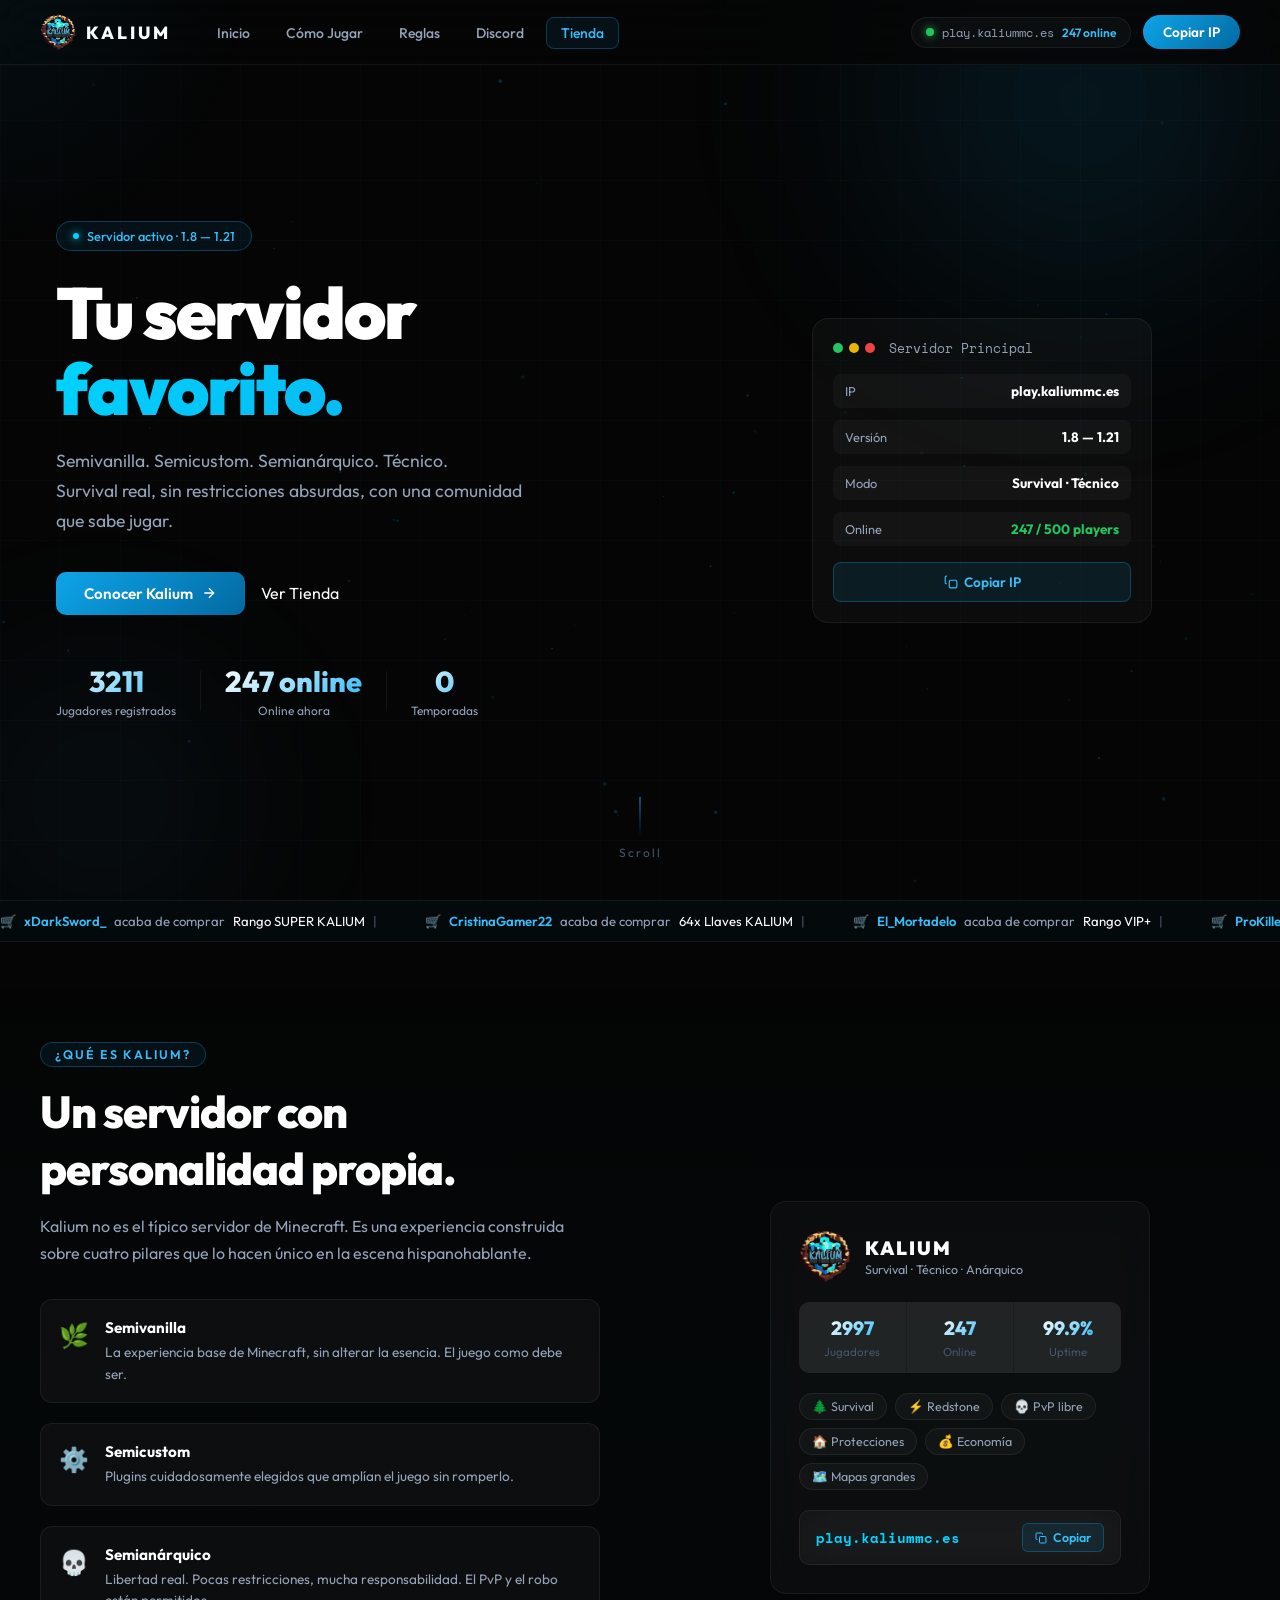
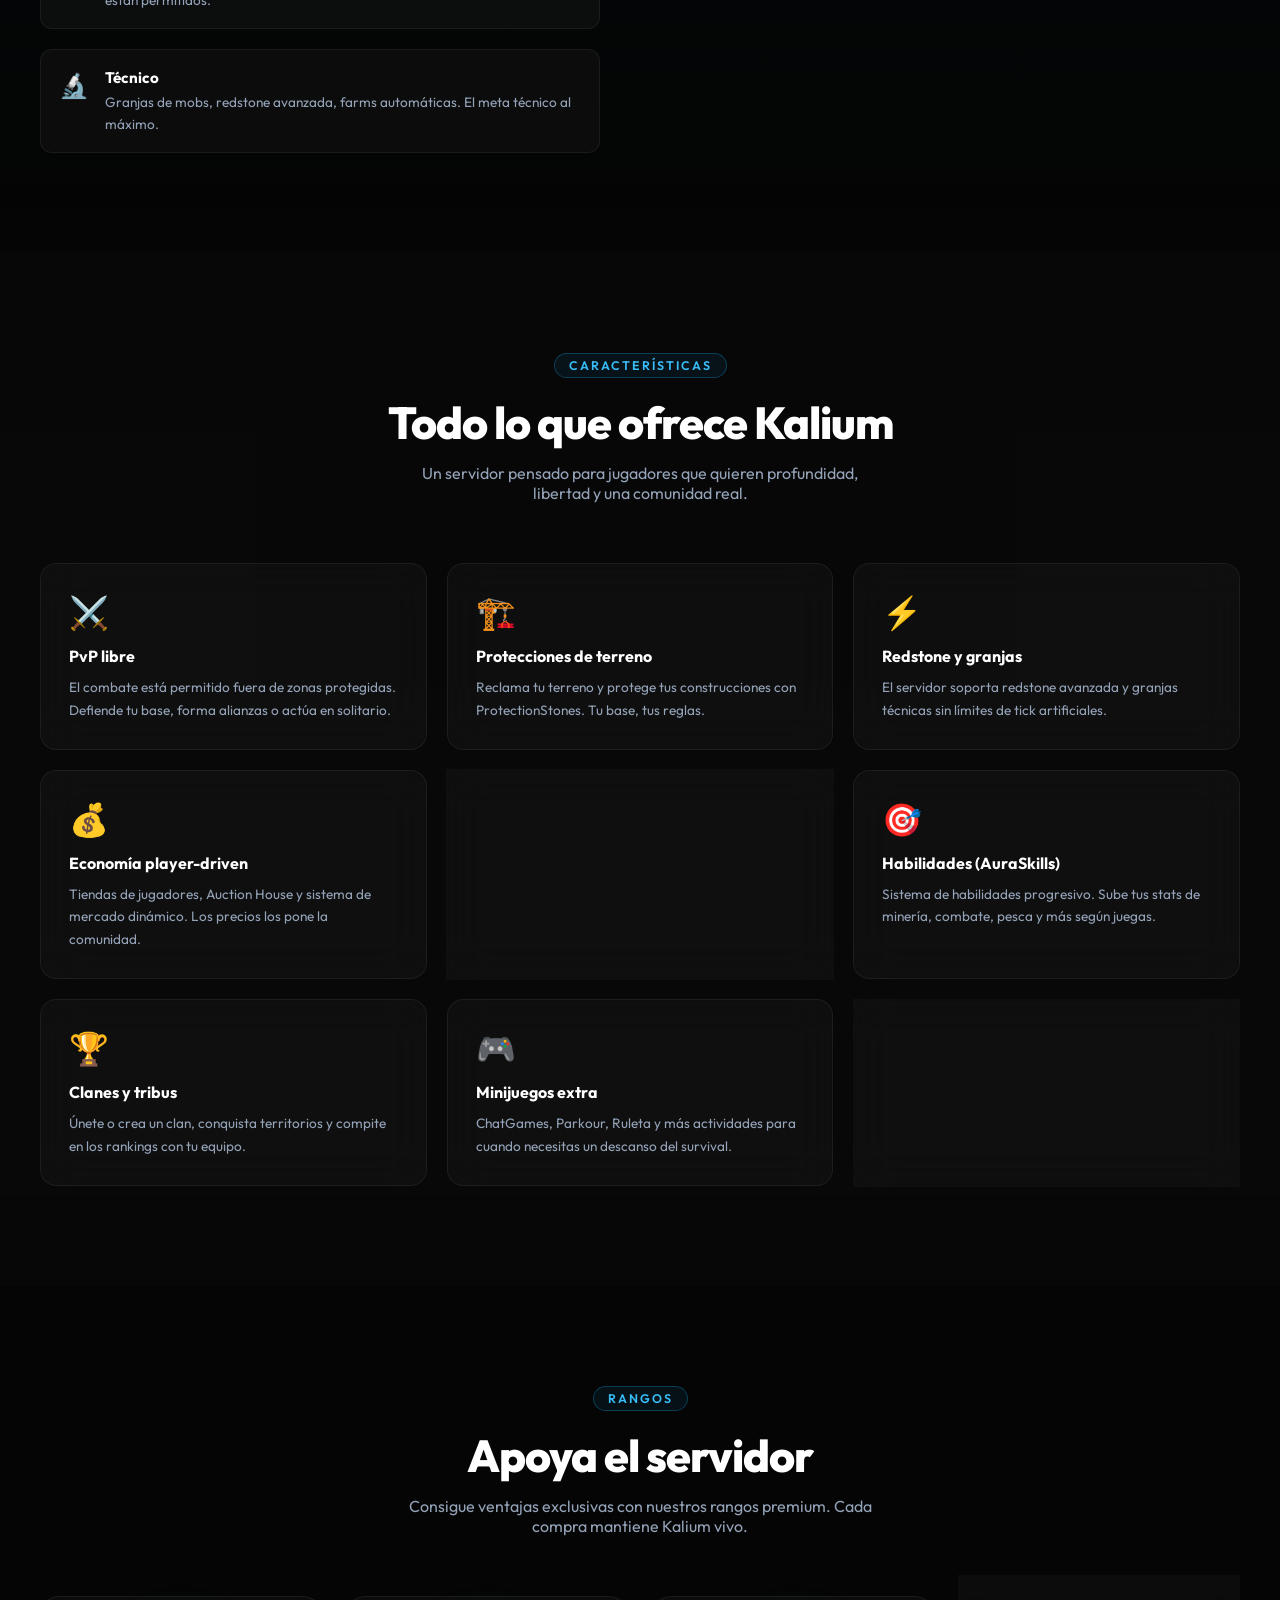
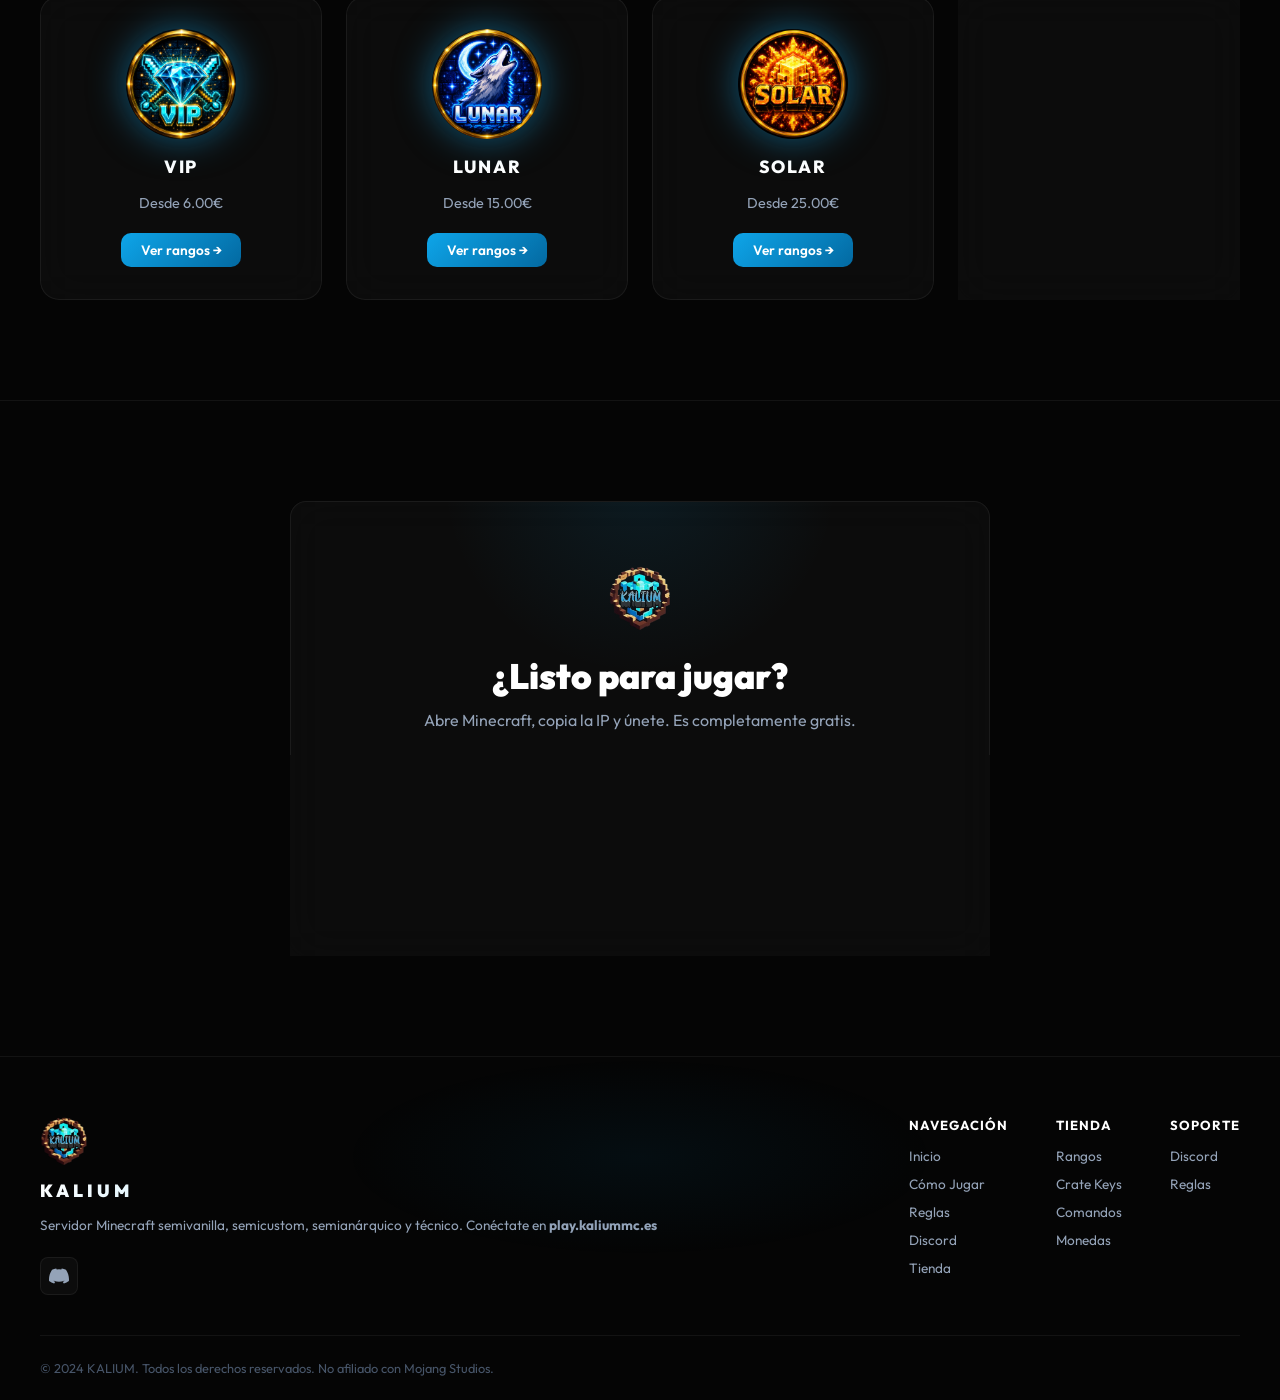
==== index.html @ 8f4a8a04 "Add files via upload" ====
<!DOCTYPE html>
<html lang="es">
<head>
  <meta charset="UTF-8" />
  <meta name="viewport" content="width=device-width, initial-scale=1.0" />
  <title>KALIUM — Servidor Minecraft Semivanilla · Técnico · Anárquico</title>
  <meta name="description" content="Kalium es un servidor Minecraft semivanilla, semicustom, semianárquico y técnico. Survival puro con libertad real. Conéctate en play.kaliummc.es" />
  <link rel="stylesheet" href="styles.css" />
  <link rel="preconnect" href="https://fonts.googleapis.com" />
  <link rel="preconnect" href="https://fonts.gstatic.com" crossorigin />
  <link href="https://fonts.googleapis.com/css2?family=Outfit:wght@300;400;500;600;700;800;900&family=Space+Mono:wght@400;700&display=swap" rel="stylesheet" />
</head>
<body>

  <!-- LOADING SCREEN -->
  <div id="loader">
    <div class="loader-inner">
      <img src="LOGO.png" alt="Kalium" class="loader-logo" onerror="this.style.display='none'" />
      <div class="loader-text">KALIUM</div>
      <div class="loader-bar"><div class="loader-fill"></div></div>
      <div class="loader-sub">Iniciando servidor...</div>
    </div>
  </div>

  <!-- CURSOR GLOW -->
  <div id="cursor-glow"></div>

  <!-- PARTICLES -->
  <canvas id="particles-canvas"></canvas>

  <!-- NAVBAR -->
  <nav id="navbar">
    <div class="nav-inner">
      <a href="index.html" class="nav-logo">
        <img src="LOGO.png" alt="Kalium" onerror="this.style.display='none'" />
        <span>KALIUM</span>
      </a>
      <ul class="nav-links">
        <li><a href="index.html" class="active">Inicio</a></li>
        <li><a href="comojugar.html">Cómo Jugar</a></li>
        <li><a href="reglas.html">Reglas</a></li>
        <li><a href="https://discord.gg/JebTuFsWKD" target="_blank">Discord</a></li>
        <li><a href="tienda.html" class="nav-store-link">Tienda</a></li>
      </ul>
      <div class="nav-right">
        <div class="server-status">
          <span class="status-dot"></span>
          <span class="status-ip">play.kaliummc.es</span>
          <span class="status-players" id="online-players">0 online</span>
        </div>
        <button class="btn-connect" onclick="copyIP('play.kaliummc.es')">Copiar IP</button>
      </div>
      <button class="nav-toggle" id="nav-toggle">
        <span></span><span></span><span></span>
      </button>
    </div>
    <div class="mobile-menu" id="mobile-menu">
      <ul>
        <li><a href="index.html">Inicio</a></li>
        <li><a href="comojugar.html">Cómo Jugar</a></li>
        <li><a href="reglas.html">Reglas</a></li>
        <li><a href="https://discord.gg/JebTuFsWKD" target="_blank">Discord</a></li>
        <li><a href="tienda.html">Tienda</a></li>
      </ul>
      <div class="mobile-server">
        <span class="status-dot"></span>
        <span>play.kaliummc.es</span>
        <span id="online-players-mobile">0 online</span>
      </div>
    </div>
  </nav>

  <!-- ===== HERO / INICIO ===== -->
  <section id="inicio" class="hero-section">
    <div class="hero-bg-grid"></div>
    <div class="hero-glow-orb orb1"></div>
    <div class="hero-glow-orb orb2"></div>
    <div class="hero-inner">
      <div class="hero-content hero-fade-in">
        <div class="hero-badge">
          <span class="badge-dot"></span>
          Servidor activo · 1.8 — 1.21
        </div>
        <h1 class="hero-title">
          <span class="hero-line">Tu servidor</span>
          <span class="hero-line accent">favorito.</span>
        </h1>
        <p class="hero-sub">Semivanilla. Semicustom. Semianárquico. Técnico.<br>Survival real, sin restricciones absurdas, con una comunidad que sabe jugar.</p>
        <div class="hero-ctas">
          <a href="#sobre" class="btn-primary">
            <span>Conocer Kalium</span>
            <svg width="16" height="16" viewBox="0 0 24 24" fill="none" stroke="currentColor" stroke-width="2"><path d="M5 12h14M12 5l7 7-7 7"/></svg>
          </a>
          <a href="tienda.html" class="btn-ghost">Ver Tienda</a>
        </div>
        <div class="hero-stats">
          <div class="stat">
            <span class="stat-num" data-target="12847">0</span>
            <span class="stat-label">Jugadores registrados</span>
          </div>
          <div class="stat-divider"></div>
          <div class="stat">
            <span class="stat-num" id="hero-online">247</span>
            <span class="stat-label">Online ahora</span>
          </div>
          <div class="stat-divider"></div>
          <div class="stat">
            <span class="stat-num" data-target="3">0</span>
            <span class="stat-label">Temporadas</span>
          </div>
        </div>
      </div>
      <div class="hero-visual hero-fade-in-delay">
        <div class="server-card glass">
          <div class="server-card-header">
            <span class="sc-dot green"></span>
            <span class="sc-dot yellow"></span>
            <span class="sc-dot red"></span>
            <span class="sc-title">Servidor Principal</span>
          </div>
          <div class="sc-body">
            <div class="sc-row"><span>IP</span><strong>play.kaliummc.es</strong></div>
            <div class="sc-row"><span>Versión</span><strong>1.8 — 1.21</strong></div>
            <div class="sc-row"><span>Modo</span><strong>Survival · Técnico</strong></div>
            <div class="sc-row"><span>Online</span><strong class="green-text" id="card-online">Cargando...</strong></div>
          </div>
          <button class="sc-copy" id="copy-ip">
            <svg width="14" height="14" viewBox="0 0 24 24" fill="none" stroke="currentColor" stroke-width="2"><rect x="9" y="9" width="13" height="13" rx="2"/><path d="M5 15H4a2 2 0 0 1-2-2V4a2 2 0 0 1 2-2v1"/></svg>
            Copiar IP
          </button>
        </div>
      </div>
    </div>
    <div class="scroll-hint">
      <div class="scroll-line"></div>
      <span>Scroll</span>
    </div>
  </section>

  <!-- RECENT PURCHASES TICKER -->
  <div class="ticker-wrap">
    <div class="ticker" id="ticker"></div>
  </div>

  <!-- ===== SOBRE KALIUM ===== -->
  <section id="sobre" class="section sobre-section">
    <div class="container">
      <div class="sobre-grid">
        <div class="sobre-text">
          <span class="section-tag">¿Qué es Kalium?</span>
          <h2 class="section-title">Un servidor con personalidad propia.</h2>
          <p class="sobre-desc">Kalium no es el típico servidor de Minecraft. Es una experiencia construida sobre cuatro pilares que lo hacen único en la escena hispanohablante.</p>
          <div class="pilares">
            <div class="pilar">
              <div class="pilar-icon">🌿</div>
              <div>
                <strong>Semivanilla</strong>
                <span>La experiencia base de Minecraft, sin alterar la esencia. El juego como debe ser.</span>
              </div>
            </div>
            <div class="pilar">
              <div class="pilar-icon">⚙️</div>
              <div>
                <strong>Semicustom</strong>
                <span>Plugins cuidadosamente elegidos que amplían el juego sin romperlo.</span>
              </div>
            </div>
            <div class="pilar">
              <div class="pilar-icon">💀</div>
              <div>
                <strong>Semianárquico</strong>
                <span>Libertad real. Pocas restricciones, mucha responsabilidad. El PvP y el robo están permitidos.</span>
              </div>
            </div>
            <div class="pilar">
              <div class="pilar-icon">🔬</div>
              <div>
                <strong>Técnico</strong>
                <span>Granjas de mobs, redstone avanzada, farms automáticas. El meta técnico al máximo.</span>
              </div>
            </div>
          </div>
        </div>
        <div class="sobre-visual">
          <div class="sobre-card glass">
            <div class="sobre-card-header">
              <img src="LOGO.png" alt="Kalium" class="sobre-logo" onerror="this.style.display='none'" />
              <div>
                <div class="sobre-card-title">KALIUM</div>
                <div class="sobre-card-sub">Survival · Técnico · Anárquico</div>
              </div>
            </div>
            <div class="sobre-stats-mini">
              <div class="sobre-stat"><span class="sobre-stat-n" data-target="12847">0</span><span>Jugadores</span></div>
              <div class="sobre-stat"><span class="sobre-stat-n" id="stat-online">247</span><span>Online</span></div>
              <div class="sobre-stat"><span class="sobre-stat-n">99.9%</span><span>Uptime</span></div>
            </div>
            <div class="sobre-tags">
              <span class="stag">🌲 Survival</span>
              <span class="stag">⚡ Redstone</span>
              <span class="stag">💀 PvP libre</span>
              <span class="stag">🏠 Protecciones</span>
              <span class="stag">💰 Economía</span>
              <span class="stag">🗺️ Mapas grandes</span>
            </div>
            <div class="ip-box-mini glass">
              <span>play.kaliummc.es</span>
              <button onclick="copyIP('play.kaliummc.es')" id="copy-ip-2">
                <svg width="12" height="12" viewBox="0 0 24 24" fill="none" stroke="currentColor" stroke-width="2"><rect x="9" y="9" width="13" height="13" rx="2"/><path d="M5 15H4a2 2 0 0 1-2-2V4a2 2 0 0 1 2-2h9a2 2 0 0 1 2 2v1"/></svg>
                Copiar
              </button>
            </div>
          </div>
        </div>
      </div>
    </div>
  </section>

  <!-- ===== CARACTERÍSTICAS ===== -->
  <section id="caracteristicas" class="section caract-section">
    <div class="container">
      <div class="section-header">
        <span class="section-tag">Características</span>
        <h2 class="section-title">Todo lo que ofrece Kalium</h2>
        <p class="section-sub">Un servidor pensado para jugadores que quieren profundidad, libertad y una comunidad real.</p>
      </div>
      <div class="caract-grid">
        <div class="caract-card glass">
          <div class="caract-icon">⚔️</div>
          <h3>PvP libre</h3>
          <p>El combate está permitido fuera de zonas protegidas. Defiende tu base, forma alianzas o actúa en solitario.</p>
        </div>
        <div class="caract-card glass">
          <div class="caract-icon">🏗️</div>
          <h3>Protecciones de terreno</h3>
          <p>Reclama tu terreno y protege tus construcciones con ProtectionStones. Tu base, tus reglas.</p>
        </div>
        <div class="caract-card glass">
          <div class="caract-icon">⚡</div>
          <h3>Redstone y granjas</h3>
          <p>El servidor soporta redstone avanzada y granjas técnicas sin límites de tick artificiales.</p>
        </div>
        <div class="caract-card glass">
          <div class="caract-icon">💰</div>
          <h3>Economía player-driven</h3>
          <p>Tiendas de jugadores, Auction House y sistema de mercado dinámico. Los precios los pone la comunidad.</p>
        </div>
        <div class="caract-card glass">
          <div class="caract-icon">🗺️</div>
          <h3>Mundo enorme</h3>
          <p>Mapas de gran tamaño generados con semillas técnicas. Siempre hay tierra virgen por explorar.</p>
        </div>
        <div class="caract-card glass">
          <div class="caract-icon">🎯</div>
          <h3>Habilidades (AuraSkills)</h3>
          <p>Sistema de habilidades progresivo. Sube tus stats de minería, combate, pesca y más según juegas.</p>
        </div>
        <div class="caract-card glass">
          <div class="caract-icon">🏆</div>
          <h3>Clanes y tribus</h3>
          <p>Únete o crea un clan, conquista territorios y compite en los rankings con tu equipo.</p>
        </div>
        <div class="caract-card glass">
          <div class="caract-icon">🎮</div>
          <h3>Minijuegos extra</h3>
          <p>ChatGames, Parkour, Ruleta y más actividades para cuando necesitas un descanso del survival.</p>
        </div>
        <div class="caract-card glass">
          <div class="caract-icon">🔄</div>
          <h3>Compatible 1.8–1.21</h3>
          <p>Conéctate desde cualquier versión de Java Edition. Sin excusas para no unirte.</p>
        </div>
      </div>
    </div>
  </section>

  <!-- ===== RANGOS PREVIEW ===== -->
  <section class="section rangos-preview-section">
    <div class="container">
      <div class="section-header">
        <span class="section-tag">Rangos</span>
        <h2 class="section-title">Apoya el servidor</h2>
        <p class="section-sub">Consigue ventajas exclusivas con nuestros rangos premium. Cada compra mantiene Kalium vivo.</p>
      </div>
      <div class="rangos-preview-grid">
        <div class="rango-preview-card glass">
          <img src="VIP.png" alt="Rango VIP" class="rango-preview-img" />
          <div class="rango-preview-name">VIP</div>
          <div class="rango-preview-price">Desde 6.00€</div>
          <a href="tienda.html" class="btn-primary" style="font-size:0.85rem;padding:0.5rem 1.2rem;">Ver rangos →</a>
        </div>
        <div class="rango-preview-card glass">
          <img src="LUNAR.png" alt="Rango LUNAR" class="rango-preview-img" />
          <div class="rango-preview-name">LUNAR</div>
          <div class="rango-preview-price">Desde 15.00€</div>
          <a href="tienda.html" class="btn-primary" style="font-size:0.85rem;padding:0.5rem 1.2rem;">Ver rangos →</a>
        </div>
        <div class="rango-preview-card glass">
          <img src="SOLAR.png" alt="Rango SOLAR" class="rango-preview-img" />
          <div class="rango-preview-name">SOLAR</div>
          <div class="rango-preview-price">Desde 25.00€</div>
          <a href="tienda.html" class="btn-primary" style="font-size:0.85rem;padding:0.5rem 1.2rem;">Ver rangos →</a>
        </div>
        <div class="rango-preview-card glass">
          <img src="KALIUM.png" alt="Rango KALIUM" class="rango-preview-img" />
          <div class="rango-preview-name">KALIUM</div>
          <div class="rango-preview-price">Desde 40.00€</div>
          <a href="tienda.html" class="btn-primary" style="font-size:0.85rem;padding:0.5rem 1.2rem;">Ver rangos →</a>
        </div>
      </div>
    </div>
  </section>

  <!-- ===== CTA UNIRSE ===== -->
  <section class="section cta-join-section">
    <div class="container">
      <div class="cta-join glass">
        <div class="cta-join-glow"></div>
        <img src="LOGO.png" alt="Kalium" class="cta-join-logo" onerror="this.style.display='none'" />
        <h2>¿Listo para jugar?</h2>
        <p>Abre Minecraft, copia la IP y únete. Es completamente gratis.</p>
        <div class="cta-ip-row">
          <div class="cta-ip-box">
            <span class="cta-ip-val">play.kaliummc.es</span>
            <button class="cta-copy-btn" onclick="copyIP('play.kaliummc.es')">
              <svg width="14" height="14" viewBox="0 0 24 24" fill="none" stroke="currentColor" stroke-width="2"><rect x="9" y="9" width="13" height="13" rx="2"/><path d="M5 15H4a2 2 0 0 1-2-2V4a2 2 0 0 1 2-2h9a2 2 0 0 1 2 2v1"/></svg>
              Copiar IP
            </button>
          </div>
        </div>
        <div class="cta-join-btns">
          <a href="https://discord.gg/JebTuFsWKD" class="btn-primary" target="_blank">Discord</a>
          <a href="tienda.html" class="btn-ghost">Ver Tienda</a>
        </div>
      </div>
    </div>
  </section>

  <!-- FOOTER -->
  <footer id="footer">
    <div class="footer-glow"></div>
    <div class="container">
      <div class="footer-top">
        <div class="footer-brand">
          <img src="LOGO.png" alt="Kalium" class="footer-logo" onerror="this.style.display='none'" />
          <span class="footer-name">KALIUM</span>
          <p>Servidor Minecraft semivanilla, semicustom, semianárquico y técnico. Conéctate en <strong>play.kaliummc.es</strong></p>
          <div class="footer-social">
            <a href="https://discord.gg/JebTuFsWKD" class="social-btn" title="Discord" target="_blank">
              <svg width="20" height="20" viewBox="0 0 24 24" fill="currentColor"><path d="M20.317 4.37a19.791 19.791 0 0 0-4.885-1.515.074.074 0 0 0-.079.037c-.21.375-.444.864-.608 1.25a18.27 18.27 0 0 0-5.487 0 12.64 12.64 0 0 0-.617-1.25.077.077 0 0 0-.079-.037A19.736 19.736 0 0 0 3.677 4.37a.07.07 0 0 0-.032.027C.533 9.046-.32 13.58.099 18.057.1 18.08.112 18.1.13 18.11a19.9 19.9 0 0 0 5.993 3.03.078.078 0 0 0 .084-.028c.462-.63.874-1.295 1.226-1.994a.076.076 0 0 0-.041-.106 13.107 13.107 0 0 1-1.872-.892.077.077 0 0 1-.008-.128 10.2 10.2 0 0 0 .372-.292.074.074 0 0 1 .077-.01c3.928 1.793 8.18 1.793 12.062 0a.074.074 0 0 1 .078.01c.12.098.246.198.373.292a.077.077 0 0 1-.006.127 12.299 12.299 0 0 1-1.873.892.077.077 0 0 0-.041.107c.36.698.772 1.362 1.225 1.993a.076.076 0 0 0 .084.028 19.839 19.839 0 0 0 6.002-3.03.077.077 0 0 0 .032-.054c.5-5.177-.838-9.674-3.549-13.66a.061.061 0 0 0-.031-.03z"/></svg>
            </a>
          </div>
        </div>
        <div class="footer-links">
          <div class="footer-col">
            <h5>Navegación</h5>
            <a href="index.html">Inicio</a>
            <a href="comojugar.html">Cómo Jugar</a>
            <a href="reglas.html">Reglas</a>
            <a href="https://discord.gg/JebTuFsWKD" target="_blank">Discord</a>
            <a href="tienda.html">Tienda</a>
          </div>
          <div class="footer-col">
            <h5>Tienda</h5>
            <a href="tienda.html">Rangos</a>
            <a href="tienda.html">Crate Keys</a>
            <a href="tienda.html">Comandos</a>
            <a href="tienda.html">Monedas</a>
          </div>
          <div class="footer-col">
            <h5>Soporte</h5>
            <a href="https://discord.gg/JebTuFsWKD" target="_blank">Discord</a>
            <a href="reglas.html">Reglas</a>
          </div>
        </div>
      </div>
      <div class="footer-bottom">
        <p>© 2024 KALIUM. Todos los derechos reservados. No afiliado con Mojang Studios.</p>
      </div>
    </div>
  </footer>

  <!-- NOTIFICATION -->
  <div id="notification" class="notification"></div>

  <script src="main.js"></script>

  <style>
    /* Rangos preview section */
    .rangos-preview-section { background: transparent; }
    .rangos-preview-grid {
      display: grid;
      grid-template-columns: repeat(4, 1fr);
      gap: 1.5rem;
      margin-top: 2.5rem;
    }
    .rango-preview-card {
      display: flex;
      flex-direction: column;
      align-items: center;
      gap: 1rem;
      padding: 2rem 1.5rem;
      border-radius: 1.2rem;
      text-align: center;
      transition: transform 0.3s ease;
    }
    .rango-preview-card:hover { transform: translateY(-6px); }
    .rango-preview-img {
      width: 110px;
      height: 110px;
      object-fit: contain;
      border-radius: 50%;
      filter: drop-shadow(0 0 18px rgba(14,165,233,0.5));
    }
    .rango-preview-name {
      font-size: 1.1rem;
      font-weight: 800;
      letter-spacing: 0.1em;
      color: var(--sky);
    }
    .rango-preview-price {
      font-size: 0.9rem;
      color: var(--gray-400);
      margin-bottom: 0.3rem;
    }
    @media (max-width: 768px) {
      .rangos-preview-grid {
        grid-template-columns: repeat(2, 1fr);
      }
    }
    @media (max-width: 480px) {
      .rangos-preview-grid {
        grid-template-columns: 1fr 1fr;
        gap: 1rem;
      }
      .rango-preview-img { width: 80px; height: 80px; }
    }
  </style>
</body>
</html>
---- styles.css ----
/* ===== KALIUM STORE — STYLES ===== */

:root {
  --bg: #050505;
  --bg-card: rgba(255,255,255,0.03);
  --bg-card-hover: rgba(255,255,255,0.06);
  --blue: #0ea5e9;
  --blue-neon: #38bdf8;
  --blue-electric: #00d4ff;
  --blue-dark: #0369a1;
  --blue-glow: rgba(14,165,233,0.4);
  --white: #ffffff;
  --gray-100: #f1f5f9;
  --gray-400: #94a3b8;
  --gray-600: #475569;
  --gray-800: #1e293b;
  --gray-900: #0f172a;
  --border: rgba(255,255,255,0.06);
  --border-blue: rgba(14,165,233,0.3);
  --font: 'Outfit', sans-serif;
  --mono: 'Space Mono', monospace;
  --radius: 16px;
  --radius-sm: 10px;
  --transition: 0.3s cubic-bezier(0.4,0,0.2,1);
}

*, *::before, *::after { box-sizing: border-box; margin: 0; padding: 0; }

html { scroll-behavior: smooth; scroll-padding-top: 80px; }

body {
  background: var(--bg);
  color: var(--white);
  font-family: var(--font);
  overflow-x: hidden;
  min-height: 100vh;
}

a { color: inherit; text-decoration: none; }
img { max-width: 100%; }
ul { list-style: none; }

/* ===== LOADER ===== */
#loader {
  position: fixed; inset: 0;
  background: var(--bg);
  display: flex; align-items: center; justify-content: center;
  z-index: 9999;
  transition: opacity 0.6s ease, visibility 0.6s ease;
}
#loader.hidden { opacity: 0; visibility: hidden; }
.loader-inner { text-align: center; }
.loader-logo { width: 80px; height: 80px; object-fit: contain; margin-bottom: 16px; }
.loader-text {
  font-size: 2rem; font-weight: 900; letter-spacing: 8px;
  background: linear-gradient(135deg, var(--blue-electric), var(--blue));
  -webkit-background-clip: text; -webkit-text-fill-color: transparent;
  margin-bottom: 24px;
}
.loader-bar {
  width: 200px; height: 2px; background: var(--border);
  border-radius: 2px; overflow: hidden; margin: 0 auto 12px;
}
.loader-fill {
  height: 100%; width: 0;
  background: linear-gradient(90deg, var(--blue), var(--blue-electric));
  animation: loader-anim 1.8s ease forwards;
}
@keyframes loader-anim { to { width: 100%; } }
.loader-sub { font-size: 0.8rem; color: var(--gray-400); letter-spacing: 2px; }

/* ===== CURSOR GLOW ===== */
#cursor-glow {
  position: fixed; pointer-events: none; z-index: 9000;
  width: 500px; height: 500px; border-radius: 50%;
  background: radial-gradient(circle, rgba(14,165,233,0.06) 0%, transparent 70%);
  transform: translate(-50%, -50%);
  transition: transform 0.1s linear;
}

/* ===== PARTICLES ===== */
#particles-canvas {
  position: fixed; inset: 0; pointer-events: none; z-index: 0;
  opacity: 0.5;
}

/* ===== GLASS ===== */
.glass {
  background: var(--bg-card);
  border: 1px solid var(--border);
  backdrop-filter: blur(20px);
  -webkit-backdrop-filter: blur(20px);
  border-radius: var(--radius);
}

/* ===== NAVBAR ===== */
#navbar {
  position: fixed; top: 0; left: 0; right: 0; z-index: 1000;
  padding: 0 24px;
  border-bottom: 1px solid var(--border);
  background: rgba(5,5,5,0.8);
  backdrop-filter: blur(20px);
  -webkit-backdrop-filter: blur(20px);
  transition: var(--transition);
}
#navbar.scrolled { background: rgba(5,5,5,0.95); }
.nav-inner {
  max-width: 1200px; margin: 0 auto;
  display: flex; align-items: center; gap: 32px;
  height: 64px;
}
.nav-logo {
  display: flex; align-items: center; gap: 10px;
  font-size: 1.1rem; font-weight: 800; letter-spacing: 3px;
  color: var(--white);
}
.nav-logo img { width: 36px; height: 36px; object-fit: contain; border-radius: 8px; }
.nav-links {
  display: flex; gap: 8px; flex: 1;
}
.nav-links a {
  padding: 6px 14px; border-radius: 8px;
  font-size: 0.875rem; font-weight: 500; color: var(--gray-400);
  transition: var(--transition);
}
.nav-links a:hover { color: var(--white); background: rgba(255,255,255,0.05); }
.nav-right {
  display: flex; align-items: center; gap: 12px;
}
.server-status {
  display: flex; align-items: center; gap: 8px;
  padding: 6px 14px; border-radius: 20px;
  border: 1px solid var(--border);
  background: var(--bg-card);
  font-size: 0.8rem;
}
.status-dot {
  width: 8px; height: 8px; border-radius: 50%;
  background: #22c55e;
  box-shadow: 0 0 8px #22c55e;
  animation: pulse-dot 2s infinite;
}
@keyframes pulse-dot {
  0%, 100% { opacity: 1; }
  50% { opacity: 0.4; }
}
.status-ip { color: var(--gray-400); font-family: var(--mono); font-size: 0.75rem; }
.status-players { color: var(--blue-neon); font-weight: 600; font-size: 0.75rem; }
.btn-connect {
  padding: 8px 20px; border-radius: 20px;
  background: linear-gradient(135deg, var(--blue), var(--blue-dark));
  border: none; color: var(--white);
  font-family: var(--font); font-size: 0.85rem; font-weight: 600;
  cursor: pointer; transition: var(--transition);
}
.btn-connect:hover {
  transform: translateY(-1px);
  box-shadow: 0 4px 20px var(--blue-glow);
}
.nav-toggle {
  display: none; flex-direction: column; gap: 5px;
  background: none; border: none; cursor: pointer; padding: 4px;
}
.nav-toggle span {
  display: block; width: 22px; height: 2px;
  background: var(--white); border-radius: 2px;
  transition: var(--transition);
}
.mobile-menu {
  display: none; flex-direction: column; gap: 8px;
  padding: 16px 0;
  border-top: 1px solid var(--border);
}
.mobile-menu ul { display: flex; flex-direction: column; gap: 4px; }
.mobile-menu a {
  display: block; padding: 10px 16px; border-radius: 8px;
  font-size: 0.95rem; font-weight: 500; color: var(--gray-400);
  transition: var(--transition);
}
.mobile-menu a:hover { color: var(--white); background: rgba(255,255,255,0.05); }
.mobile-server {
  display: flex; align-items: center; gap: 8px;
  padding: 12px 16px; border-radius: 10px;
  border: 1px solid var(--border);
  background: var(--bg-card);
  font-size: 0.8rem; color: var(--gray-400);
}

/* ===== HERO ===== */
#hero {
  position: relative; overflow: hidden;
  min-height: 100vh;
  display: flex; align-items: center;
  padding: 100px 24px 60px;
}
.hero-inner {
  max-width: 1200px;
  width: 100%;
  margin: 0 auto;
  display: flex;
  align-items: center;
  gap: 60px;
  position: relative;
  z-index: 1;
}
.hero-bg-grid {
  position: absolute; inset: 0;
  background-image:
    linear-gradient(rgba(14,165,233,0.03) 1px, transparent 1px),
    linear-gradient(90deg, rgba(14,165,233,0.03) 1px, transparent 1px);
  background-size: 60px 60px;
}
.hero-glow-orb {
  position: absolute; border-radius: 50%; pointer-events: none;
  filter: blur(80px);
}
.orb1 {
  width: 600px; height: 600px;
  background: radial-gradient(circle, rgba(14,165,233,0.15) 0%, transparent 70%);
  top: -200px; right: -100px;
  animation: orb-float 8s ease-in-out infinite;
}
.orb2 {
  width: 400px; height: 400px;
  background: radial-gradient(circle, rgba(56,189,248,0.08) 0%, transparent 70%);
  bottom: -100px; left: -100px;
  animation: orb-float 10s ease-in-out infinite reverse;
}
@keyframes orb-float {
  0%, 100% { transform: translateY(0) scale(1); }
  50% { transform: translateY(-30px) scale(1.05); }
}
.hero-content {
  position: relative; z-index: 1;
  max-width: 600px;
  flex: 1.2;
  padding-left: 16px;
}
.hero-badge {
  display: inline-flex; align-items: center; gap: 8px;
  padding: 6px 16px; border-radius: 20px;
  border: 1px solid var(--border-blue);
  background: rgba(14,165,233,0.08);
  font-size: 0.8rem; color: var(--blue-neon); font-weight: 500;
  margin-bottom: 24px;
}
.badge-dot {
  width: 6px; height: 6px; border-radius: 50%;
  background: var(--blue-electric);
  box-shadow: 0 0 8px var(--blue-electric);
  animation: pulse-dot 2s infinite;
}
.hero-title {
  font-size: clamp(2.5rem, 6vw, 4.5rem);
  font-weight: 900; line-height: 1.05;
  letter-spacing: -2px;
  margin-bottom: 20px;
}
.hero-line { display: block; }
.hero-line.accent {
  background: linear-gradient(135deg, var(--blue-electric), var(--blue));
  -webkit-background-clip: text; -webkit-text-fill-color: transparent;
}
.hero-sub {
  font-size: 1.1rem; color: var(--gray-400); line-height: 1.7;
  margin-bottom: 36px; max-width: 480px;
}
.hero-ctas {
  display: flex; align-items: center; gap: 16px;
  margin-bottom: 48px; flex-wrap: wrap;
}
.hero-stats {
  display: flex; align-items: center; gap: 0;
}
.stat { text-align: center; padding: 0 24px; }
.stat:first-child { padding-left: 0; }
.stat-num {
  display: block; font-size: 1.8rem; font-weight: 800;
  background: linear-gradient(135deg, var(--white), var(--blue-neon));
  -webkit-background-clip: text; -webkit-text-fill-color: transparent;
}
.stat-label { font-size: 0.75rem; color: var(--gray-400); margin-top: 2px; }
.stat-divider {
  width: 1px; height: 40px; background: var(--border);
  flex-shrink: 0;
}
.hero-visual {
  position: relative; z-index: 1; flex: 0.9;
  display: flex; justify-content: center;
  padding-left: 40px; padding-right: 16px;
}
.server-card {
  width: 340px;
  padding: 20px;
  animation: float-card 6s ease-in-out infinite;
}
@keyframes float-card {
  0%, 100% { transform: translateY(0) rotate(-1deg); }
  50% { transform: translateY(-12px) rotate(1deg); }
}
.server-card-header {
  display: flex; align-items: center; gap: 6px; margin-bottom: 16px;
}
.sc-dot {
  width: 10px; height: 10px; border-radius: 50%;
}
.sc-dot.green { background: #22c55e; }
.sc-dot.yellow { background: #eab308; }
.sc-dot.red { background: #ef4444; }
.sc-title {
  margin-left: 8px; font-size: 0.8rem; color: var(--gray-400);
  font-family: var(--mono);
}
.sc-body { display: flex; flex-direction: column; gap: 12px; margin-bottom: 16px; }
.sc-row {
  display: flex; justify-content: space-between; align-items: center;
  padding: 8px 12px; border-radius: 8px;
  background: rgba(255,255,255,0.03);
  font-size: 0.85rem;
}
.sc-row span { color: var(--gray-400); font-size: 0.8rem; }
.sc-row strong { color: var(--white); }
.green-text { color: #22c55e !important; font-weight: 700 !important; }
.sc-copy {
  display: flex; align-items: center; justify-content: center; gap: 6px;
  width: 100%; padding: 10px;
  border-radius: 8px; border: 1px solid var(--border-blue);
  background: rgba(14,165,233,0.1);
  color: var(--blue-neon); font-family: var(--font);
  font-size: 0.85rem; font-weight: 600; cursor: pointer;
  transition: var(--transition);
}
.sc-copy:hover { background: rgba(14,165,233,0.2); }
.scroll-hint {
  position: absolute; bottom: 40px; left: 50%; transform: translateX(-50%);
  display: flex; flex-direction: column; align-items: center; gap: 8px;
  color: var(--gray-600); font-size: 0.75rem; letter-spacing: 2px;
  z-index: 1;
}
.scroll-line {
  width: 1px; height: 40px;
  background: linear-gradient(to bottom, var(--blue), transparent);
  animation: scroll-line 2s ease-in-out infinite;
}
@keyframes scroll-line {
  0% { opacity: 0; transform: scaleY(0); transform-origin: top; }
  50% { opacity: 1; transform: scaleY(1); }
  100% { opacity: 0; transform: scaleY(0); transform-origin: bottom; }
}

/* ===== TICKER ===== */
.ticker-wrap {
  position: relative; overflow: hidden;
  border-top: 1px solid var(--border);
  border-bottom: 1px solid var(--border);
  background: rgba(14,165,233,0.03);
  padding: 12px 0;
}
.ticker {
  display: flex; gap: 48px;
  white-space: nowrap;
  animation: ticker-scroll 30s linear infinite;
}
.ticker-item {
  display: flex; align-items: center; gap: 8px;
  font-size: 0.82rem; color: var(--gray-400);
  flex-shrink: 0;
}
.ticker-item .nick { color: var(--blue-neon); font-weight: 600; }
.ticker-item .prod { color: var(--white); }
@keyframes ticker-scroll {
  from { transform: translateX(0); }
  to { transform: translateX(-50%); }
}

/* ===== SECTIONS ===== */
.section { padding: 80px 24px; position: relative; z-index: 1; }
.container { max-width: 1200px; margin: 0 auto; }
.section-header { text-align: center; margin-bottom: 56px; }
.section-tag {
  display: inline-block; padding: 4px 14px; border-radius: 20px;
  border: 1px solid var(--border-blue);
  background: rgba(14,165,233,0.08);
  font-size: 0.78rem; color: var(--blue-neon); font-weight: 600;
  letter-spacing: 2px; text-transform: uppercase;
  margin-bottom: 16px;
}
.section-title {
  font-size: clamp(1.8rem, 4vw, 2.8rem); font-weight: 800;
  letter-spacing: -1px; margin-bottom: 12px;
}
.section-sub { color: var(--gray-400); font-size: 1rem; max-width: 480px; margin: 0 auto; }

/* ===== CATEGORIES ===== */
.categories-grid {
  display: grid;
  grid-template-columns: repeat(auto-fill, minmax(280px, 1fr));
  gap: 16px;
}
.cat-card {
  display: flex; align-items: center; gap: 16px;
  padding: 20px; cursor: pointer;
  transition: var(--transition);
  position: relative; overflow: hidden;
}
.cat-card::before {
  content: ''; position: absolute; inset: 0;
  background: linear-gradient(135deg, rgba(14,165,233,0.08), transparent);
  opacity: 0; transition: var(--transition);
}
.cat-card:hover::before, .cat-card.active::before { opacity: 1; }
.cat-card:hover, .cat-card.active {
  border-color: var(--border-blue);
  transform: translateY(-2px);
  box-shadow: 0 8px 30px rgba(14,165,233,0.1);
}
.cat-icon { font-size: 1.8rem; flex-shrink: 0; }
.cat-info { flex: 1; }
.cat-info h3 { font-size: 0.95rem; font-weight: 700; margin-bottom: 2px; }
.cat-info p { font-size: 0.8rem; color: var(--gray-400); }
.cat-count {
  font-size: 0.72rem; color: var(--gray-600);
  font-family: var(--mono); flex-shrink: 0;
}
.cat-badge {
  position: absolute; top: 10px; right: 10px;
  padding: 3px 8px; border-radius: 4px;
  background: linear-gradient(135deg, var(--blue), var(--blue-dark));
  font-size: 0.65rem; font-weight: 700; letter-spacing: 1px;
}

/* ===== FEATURED RANK ===== */
.featured-rank {
  position: relative; overflow: hidden;
  padding: 36px; margin-bottom: 40px;
  border-color: var(--border-blue);
  background: linear-gradient(135deg, rgba(14,165,233,0.06), rgba(3,105,161,0.04));
}
.featured-rank::before {
  content: ''; position: absolute; top: 0; left: 0; right: 0; height: 2px;
  background: linear-gradient(90deg, transparent, var(--blue-electric), transparent);
}
.featured-badge {
  display: inline-flex; align-items: center; gap: 6px;
  padding: 4px 12px; border-radius: 4px;
  background: linear-gradient(135deg, var(--blue), var(--blue-dark));
  font-size: 0.72rem; font-weight: 700; letter-spacing: 1px;
  margin-bottom: 24px;
}
.featured-content { display: flex; gap: 40px; align-items: flex-start; flex-wrap: wrap; }
.featured-left { display: flex; gap: 24px; flex: 1; min-width: 300px; }
.featured-icon { font-size: 3rem; }
.featured-name { font-size: 1.5rem; font-weight: 800; margin-bottom: 8px; }
.featured-desc { color: var(--gray-400); font-size: 0.9rem; margin-bottom: 16px; line-height: 1.6; }
.featured-perks { display: grid; grid-template-columns: 1fr 1fr; gap: 8px; }
.featured-perks li { font-size: 0.85rem; color: var(--gray-400); display: flex; align-items: center; gap: 6px; }
.perk-check { color: var(--blue-electric); font-weight: 700; }
.featured-right { display: flex; flex-direction: column; align-items: center; gap: 16px; min-width: 200px; }
.featured-price { text-align: center; }
.price-old { display: block; font-size: 0.95rem; color: var(--gray-600); text-decoration: line-through; }
.price-main {
  display: block; font-size: 3rem; font-weight: 900;
  background: linear-gradient(135deg, var(--white), var(--blue-neon));
  -webkit-background-clip: text; -webkit-text-fill-color: transparent;
  line-height: 1;
}
.price-period { font-size: 0.8rem; color: var(--gray-400); }
.featured-trust {
  display: flex; gap: 16px; flex-wrap: wrap; justify-content: center;
  font-size: 0.78rem; color: var(--gray-400);
}

/* ===== PRODUCTS GRID ===== */
.products-grid {
  display: grid;
  grid-template-columns: repeat(auto-fill, minmax(280px, 1fr));
  gap: 20px;
}
.product-card {
  position: relative; overflow: hidden;
  padding: 24px; transition: var(--transition);
  display: flex; flex-direction: column;
}
.product-card:hover {
  border-color: var(--border-blue);
  transform: translateY(-4px);
  box-shadow: 0 12px 40px rgba(14,165,233,0.12);
}
.product-glow {
  position: absolute; top: -50%; left: -50%;
  width: 200%; height: 200%;
  background: radial-gradient(circle at 50% 50%, rgba(14,165,233,0.05), transparent 60%);
  opacity: 0; transition: var(--transition);
  pointer-events: none;
}
.product-card:hover .product-glow { opacity: 1; }
.glow-gold { background: radial-gradient(circle, rgba(251,191,36,0.08), transparent 60%); }
.glow-purple { background: radial-gradient(circle, rgba(139,92,246,0.08), transparent 60%); }
.glow-cyan { background: radial-gradient(circle, rgba(6,182,212,0.08), transparent 60%); }
.product-header {
  display: flex; justify-content: space-between; align-items: flex-start;
  margin-bottom: 12px;
}
.product-icon { font-size: 2rem; }
.product-badges { display: flex; gap: 4px; flex-wrap: wrap; }
.badge-new { padding: 3px 8px; border-radius: 4px; background: rgba(34,197,94,0.15); color: #4ade80; font-size: 0.65rem; font-weight: 700; letter-spacing: 1px; }
.badge-hot { padding: 3px 8px; border-radius: 4px; background: rgba(239,68,68,0.15); color: #f87171; font-size: 0.65rem; font-weight: 700; }
.badge-top { padding: 3px 8px; border-radius: 4px; background: rgba(251,191,36,0.15); color: #fbbf24; font-size: 0.65rem; font-weight: 700; letter-spacing: 1px; }
.badge-sale { padding: 3px 8px; border-radius: 4px; background: rgba(14,165,233,0.2); color: var(--blue-neon); font-size: 0.65rem; font-weight: 700; }
.product-name { font-size: 1.05rem; font-weight: 700; margin-bottom: 8px; }
.product-desc { font-size: 0.83rem; color: var(--gray-400); line-height: 1.6; margin-bottom: 12px; }
.product-perks { display: flex; flex-direction: column; gap: 4px; margin-bottom: 16px; flex: 1; }
.product-perks li { font-size: 0.8rem; color: var(--gray-400); }
.product-footer {
  display: flex; align-items: center; justify-content: space-between;
  border-top: 1px solid var(--border); padding-top: 16px; gap: 12px;
}
.product-price {
  font-size: 1.5rem; font-weight: 800;
  background: linear-gradient(135deg, var(--white), var(--blue-neon));
  -webkit-background-clip: text; -webkit-text-fill-color: transparent;
}
.product-price span { font-size: 0.9rem; }
.product-price-wrap { display: flex; flex-direction: column; gap: 2px; }
.price-crossed { font-size: 0.8rem; color: var(--gray-600); text-decoration: line-through; }
.btn-add {
  padding: 8px 20px; border-radius: 8px; border: none;
  background: linear-gradient(135deg, var(--blue), var(--blue-dark));
  color: var(--white); font-family: var(--font); font-size: 0.85rem;
  font-weight: 600; cursor: pointer; transition: var(--transition);
  white-space: nowrap; flex-shrink: 0;
}
.btn-add:hover {
  transform: translateY(-1px);
  box-shadow: 0 4px 16px var(--blue-glow);
}

/* ===== BUTTONS ===== */
.btn-primary {
  display: inline-flex; align-items: center; gap: 8px;
  padding: 12px 28px; border-radius: 10px; border: none;
  background: linear-gradient(135deg, var(--blue), var(--blue-dark));
  color: var(--white); font-family: var(--font);
  font-size: 0.95rem; font-weight: 600; cursor: pointer;
  transition: var(--transition);
}
.btn-primary:hover {
  transform: translateY(-2px);
  box-shadow: 0 8px 24px var(--blue-glow);
}

/* ===== SECTION BASE ===== */
.section {
  padding: 100px 24px;
  position: relative;
}

/* ===== SECTION HEADER (centered) ===== */
.section-header {
  text-align: center;
  margin-bottom: 60px;
}

/* ===== HERO SECTION ===== */
.hero-section {
  position: relative; overflow: hidden;
  min-height: 100vh;
  display: flex; align-items: center;
  padding: 100px 24px 60px;
}

/* ===== NAVBAR STORE LINK ===== */
.nav-store-link {
  color: var(--blue-neon) !important;
  border: 1px solid var(--border-blue);
  border-radius: 8px;
  background: rgba(14,165,233,0.08) !important;
}

/* ===== SOBRE SECTION ===== */
.sobre-section {
  background: linear-gradient(180deg, transparent, rgba(14,165,233,0.02), transparent);
}
.sobre-grid {
  display: grid; grid-template-columns: 1fr 1fr;
  gap: 80px; align-items: center;
}
.sobre-text .section-title { text-align: left; }
.sobre-text .section-tag { text-align: left; display: inline-block; }
.sobre-desc {
  color: var(--gray-400); font-size: 1rem; line-height: 1.7;
  margin: 16px 0 32px;
}
.pilares { display: flex; flex-direction: column; gap: 20px; }
.pilar {
  display: flex; align-items: flex-start; gap: 16px;
  padding: 18px; border-radius: 12px;
  border: 1px solid var(--border);
  background: var(--bg-card);
  transition: var(--transition);
}
.pilar:hover { border-color: var(--border-blue); transform: translateX(4px); }
.pilar-icon { font-size: 1.5rem; flex-shrink: 0; margin-top: 2px; }
.pilar strong { display: block; font-size: 0.95rem; font-weight: 700; margin-bottom: 4px; }
.pilar span { font-size: 0.85rem; color: var(--gray-400); line-height: 1.5; }
.sobre-visual { display: flex; justify-content: center; }
.sobre-card {
  width: 100%; max-width: 380px;
  padding: 28px;
  display: flex; flex-direction: column; gap: 20px;
}
.sobre-card-header {
  display: flex; align-items: center; gap: 14px;
}
.sobre-logo { width: 52px; height: 52px; object-fit: contain; border-radius: 12px; }
.sobre-card-title { font-size: 1.2rem; font-weight: 900; letter-spacing: 2px; }
.sobre-card-sub { font-size: 0.78rem; color: var(--gray-400); margin-top: 2px; }
.sobre-stats-mini {
  display: grid; grid-template-columns: repeat(3, 1fr);
  gap: 1px; background: var(--border);
  border-radius: 10px; overflow: hidden;
}
.sobre-stat {
  display: flex; flex-direction: column; align-items: center;
  padding: 14px 8px; background: var(--bg-card);
  gap: 4px;
}
.sobre-stat-n {
  font-size: 1.2rem; font-weight: 800;
  background: linear-gradient(135deg, var(--white), var(--blue-neon));
  -webkit-background-clip: text; -webkit-text-fill-color: transparent;
}
.sobre-stat span:last-child { font-size: 0.72rem; color: var(--gray-600); }
.sobre-tags { display: flex; flex-wrap: wrap; gap: 8px; }
.stag {
  padding: 5px 12px; border-radius: 20px;
  border: 1px solid var(--border); background: var(--bg-card);
  font-size: 0.78rem; color: var(--gray-400);
  transition: var(--transition);
}
.stag:hover { border-color: var(--border-blue); color: var(--white); }
.ip-box-mini {
  display: flex; align-items: center; justify-content: space-between;
  padding: 12px 16px; border-radius: 10px;
}
.ip-box-mini span {
  font-family: var(--mono); font-size: 0.88rem;
  color: var(--blue-electric); font-weight: 600;
}
.ip-box-mini button {
  display: flex; align-items: center; gap: 6px;
  padding: 6px 12px; border-radius: 6px;
  border: 1px solid var(--border-blue); background: rgba(14,165,233,0.1);
  color: var(--blue-neon); font-family: var(--font);
  font-size: 0.78rem; font-weight: 600; cursor: pointer;
  transition: var(--transition);
}
.ip-box-mini button:hover { background: rgba(14,165,233,0.2); }

/* ===== CARACTERÍSTICAS ===== */
.caract-section { background: rgba(255,255,255,0.01); }
.caract-grid {
  display: grid;
  grid-template-columns: repeat(auto-fill, minmax(300px, 1fr));
  gap: 20px;
}
.caract-card {
  padding: 28px; transition: var(--transition);
}
.caract-card:hover {
  border-color: var(--border-blue);
  transform: translateY(-4px);
  box-shadow: 0 12px 40px rgba(14,165,233,0.1);
}
.caract-icon { font-size: 2rem; margin-bottom: 14px; display: block; }
.caract-card h3 { font-size: 1rem; font-weight: 700; margin-bottom: 10px; }
.caract-card p { font-size: 0.85rem; color: var(--gray-400); line-height: 1.65; }

/* ===== PLUGINS ===== */
.plugins-section {
  background: linear-gradient(180deg, transparent, rgba(14,165,233,0.02), transparent);
}
.plugins-cats {
  display: grid;
  grid-template-columns: repeat(auto-fill, minmax(340px, 1fr));
  gap: 20px;
  margin-bottom: 40px;
}
.plugin-cat {
  padding: 24px;
  border-radius: var(--radius);
  border: 1px solid var(--border);
  background: var(--bg-card);
  transition: var(--transition);
}
.plugin-cat:hover { border-color: var(--border-blue); }
.plugin-cat-header {
  display: flex; align-items: center; gap: 10px;
  margin-bottom: 16px;
}
.plugin-cat-icon { font-size: 1.3rem; }
.plugin-cat h3 { font-size: 0.9rem; font-weight: 700; }
.plugin-tags { display: flex; flex-wrap: wrap; gap: 6px; }
.ptag {
  padding: 4px 10px; border-radius: 6px;
  background: rgba(14,165,233,0.07);
  border: 1px solid rgba(14,165,233,0.15);
  font-size: 0.75rem; color: var(--gray-400);
  font-family: var(--mono);
  transition: var(--transition);
}
.ptag:hover { background: rgba(14,165,233,0.15); color: var(--white); }
.plugins-total {
  text-align: center;
  display: flex; align-items: center; justify-content: center; gap: 16px;
  padding: 24px;
  border: 1px solid var(--border-blue);
  border-radius: var(--radius);
  background: rgba(14,165,233,0.04);
}
.plugins-count {
  font-size: 2.5rem; font-weight: 900;
  background: linear-gradient(135deg, var(--blue-electric), var(--blue));
  -webkit-background-clip: text; -webkit-text-fill-color: transparent;
}
.plugins-total span:last-child { font-size: 1rem; color: var(--gray-400); }

/* ===== CTA JOIN ===== */
.cta-join-section {
  border-top: 1px solid var(--border);
}
.cta-join {
  position: relative; overflow: hidden;
  text-align: center;
  padding: 64px 40px;
  max-width: 700px; margin: 0 auto;
}
.cta-join-glow {
  position: absolute; top: -50%; left: 50%; transform: translateX(-50%);
  width: 400px; height: 400px; border-radius: 50%;
  background: radial-gradient(circle, rgba(14,165,233,0.1), transparent 70%);
  pointer-events: none;
}
.cta-join-logo {
  width: 64px; height: 64px; object-fit: contain;
  border-radius: 14px; margin-bottom: 20px;
}
.cta-join h2 { font-size: 2.2rem; font-weight: 900; margin-bottom: 12px; }
.cta-join p { color: var(--gray-400); font-size: 1rem; margin-bottom: 28px; }
.cta-ip-row { display: flex; justify-content: center; margin-bottom: 24px; }
.cta-ip-box {
  display: flex; align-items: center; gap: 12px;
  padding: 14px 20px; border-radius: 12px;
  border: 1px solid var(--border-blue);
  background: rgba(14,165,233,0.07);
}
.cta-ip-val {
  font-family: var(--mono); font-size: 1rem;
  color: var(--blue-electric); font-weight: 700;
}
.cta-copy-btn {
  display: flex; align-items: center; gap: 6px;
  padding: 8px 16px; border-radius: 8px;
  border: 1px solid var(--border-blue);
  background: rgba(14,165,233,0.12);
  color: var(--blue-neon); font-family: var(--font);
  font-size: 0.85rem; font-weight: 600; cursor: pointer;
  transition: var(--transition);
}
.cta-copy-btn:hover { background: rgba(14,165,233,0.2); }
.cta-join-btns { display: flex; gap: 12px; justify-content: center; flex-wrap: wrap; }

/* ===== TIENDA HEADER SECTION ===== */
.tienda-section {
  padding-bottom: 0;
  border-top: 1px solid var(--border);
  background: linear-gradient(180deg, rgba(14,165,233,0.04), transparent);
}
.shop-inner-section {
  padding-top: 60px;
}

/* ===== RANK CARDS — FIXED ===== */
.rank-cards-grid {
  display: grid;
  grid-template-columns: repeat(3, 1fr);
  gap: 24px;
  margin-bottom: 16px;
}
.rank-card {
  position: relative;
  padding: 24px;
  display: flex; flex-direction: column; align-items: center;
  text-align: center; gap: 10px;
  transition: var(--transition);
}
.rank-card:hover {
  transform: translateY(-4px);
  border-color: var(--border-blue);
  box-shadow: 0 12px 40px rgba(14,165,233,0.12);
}
.rank-card-best {
  border-width: 1px;
  box-shadow: 0 0 0 1px rgba(14,165,233,0.2);
}
.rank-card-discount {
  position: absolute; top: 14px; right: 14px;
  padding: 4px 10px; border-radius: 6px;
  font-size: 0.7rem; font-weight: 800; letter-spacing: 0.5px;
}
.rank-card-vip .rank-card-discount    { background: rgba(251,191,36,0.18); color: #fbbf24; }
.rank-card-lunar .rank-card-discount  { background: rgba(148,163,184,0.18); color: #cbd5e1; }
.rank-card-solar .rank-card-discount  { background: rgba(251,146,60,0.18); color: #fb923c; }
.rank-card-kalium .rank-card-discount { background: rgba(14,165,233,0.18); color: var(--blue-neon); }

.rank-card-img-wrap {
  width: 110px; height: 110px;
  display: flex; align-items: center; justify-content: center;
  margin: 8px 0 4px;
}
.rank-card-img {
  width: 100%; height: 100%; object-fit: contain;
  filter: drop-shadow(0 8px 24px rgba(0,0,0,0.4));
  transition: var(--transition);
}
.rank-card:hover .rank-card-img { transform: scale(1.05); }

.rank-card-name {
  font-size: 1.05rem; font-weight: 800;
  letter-spacing: 0.5px;
}
.rank-card-vip .rank-card-name    { color: #fbbf24; }
.rank-card-lunar .rank-card-name  { color: #e2e8f0; }
.rank-card-solar .rank-card-name  { color: #fdba74; }
.rank-card-kalium .rank-card-name { color: var(--blue-neon); }

.rank-card-prices {
  display: flex; align-items: baseline; gap: 10px;
  margin-bottom: 6px;
}
.rank-price-new {
  font-size: 1.6rem; font-weight: 900;
  background: linear-gradient(135deg, var(--white), var(--blue-neon));
  -webkit-background-clip: text; -webkit-text-fill-color: transparent;
}
.rank-price-old {
  font-size: 0.95rem; color: var(--gray-600);
  text-decoration: line-through;
}

/* Info button + Add to cart in a row */
.rank-card-actions {
  display: flex; align-items: center; gap: 8px;
  width: 100%; margin-top: 4px;
}
.rank-info-btn {
  width: 36px; height: 36px; flex-shrink: 0;
  border-radius: 8px;
  border: 1px solid var(--border); background: var(--bg-card);
  color: var(--gray-400); font-family: var(--font); font-style: italic;
  font-weight: 700; cursor: pointer; transition: var(--transition);
  display: flex; align-items: center; justify-content: center;
  font-size: 0.9rem;
}
.rank-info-btn:hover { border-color: var(--border-blue); color: var(--white); }

.rank-add-btn {
  flex: 1; padding: 10px 12px; border-radius: 10px; border: none;
  background: linear-gradient(135deg, #22c55e, #16a34a);
  color: var(--white); font-family: var(--font);
  font-size: 0.82rem; font-weight: 700; cursor: pointer;
  transition: var(--transition);
  display: flex; align-items: center; justify-content: center; gap: 6px;
}
.rank-add-btn:hover {
  transform: translateY(-1px);
  box-shadow: 0 4px 20px rgba(34,197,94,0.35);
}
.rank-add-best {
  background: linear-gradient(135deg, #22c55e, #15803d);
  box-shadow: 0 0 0 1px rgba(34,197,94,0.3);
}

.rank-info-panel {
  display: none;
  width: 100%; text-align: left;
  padding: 14px 16px; margin-top: 8px;
  border-radius: 10px;
  background: rgba(255,255,255,0.03);
  border: 1px solid var(--border);
}
.rank-info-panel.open { display: block; animation: fadeIn 0.2s ease; }
.rank-info-panel ul { display: flex; flex-direction: column; gap: 6px; }
.rank-info-panel li { font-size: 0.8rem; color: var(--gray-400); }

/* ===== RANK LABELS ===== */
.rank-section-label {
  display: flex; align-items: center; gap: 16px;
  margin: 40px 0 20px;
  flex-wrap: wrap;
}
.rank-label-line { flex: 1; height: 1px; min-width: 40px; }
.vip-line    { background: linear-gradient(90deg, transparent, rgba(251,191,36,0.4), transparent); }
.lunar-line  { background: linear-gradient(90deg, transparent, rgba(148,163,184,0.4), transparent); }
.solar-line  { background: linear-gradient(90deg, transparent, rgba(251,146,60,0.4), transparent); }
.kalium-line { background: linear-gradient(90deg, transparent, rgba(14,165,233,0.5), transparent); }
.rank-label-text { font-size: 1rem; font-weight: 800; white-space: nowrap; }
.vip-label    { color: #fbbf24; }
.lunar-label  { color: #cbd5e1; }
.solar-label  { color: #fb923c; }
.kalium-label { color: var(--blue-neon); }
.rank-label-btn-wrap { display: flex; align-items: center; gap: 10px; flex-wrap: wrap; }
.rank-temp-info { font-size: 0.82rem; color: var(--gray-400); }
.rank-temp-info strong { color: var(--white); }
.btn-temp {
  padding: 6px 14px; border-radius: 8px;
  border: 1px solid var(--border); background: var(--bg-card);
  color: var(--gray-400); font-family: var(--font);
  font-size: 0.8rem; cursor: pointer; transition: var(--transition);
  white-space: nowrap;
}
.btn-temp:hover { border-color: var(--border-blue); color: var(--white); }

/* ===== UPGRADE NOTE ===== */
.upgrade-note {
  display: flex; align-items: flex-start; gap: 14px;
  padding: 18px 20px; margin-bottom: 8px;
  border-color: var(--border-blue);
  background: rgba(14,165,233,0.04);
}
.upgrade-icon { font-size: 1.3rem; flex-shrink: 0; }
.upgrade-text { display: flex; flex-direction: column; gap: 4px; }
.upgrade-text strong { font-size: 0.9rem; font-weight: 700; }
.upgrade-text span { font-size: 0.83rem; color: var(--gray-400); }

/* ===== SHOP CARDS ===== */
.shop-grid {
  display: grid;
  grid-template-columns: repeat(auto-fill, minmax(200px, 1fr));
  gap: 20px;
}
.shop-card {
  display: flex; flex-direction: column;
  align-items: center; text-align: center;
  padding: 24px 20px; gap: 8px;
  transition: var(--transition); position: relative;
}
.shop-card:hover {
  border-color: var(--border-blue);
  transform: translateY(-4px);
  box-shadow: 0 12px 40px rgba(14,165,233,0.1);
}
.shop-card-img {
  font-size: 2.5rem; margin-bottom: 4px;
}
.shop-badge-tag {
  font-size: 0.65rem; font-weight: 800; letter-spacing: 1.5px;
  padding: 3px 8px; border-radius: 4px;
  background: rgba(251,191,36,0.15); color: #fbbf24;
}
.shop-badge-tag.lunar { background: rgba(148,163,184,0.15); color: #cbd5e1; }
.shop-badge-tag.kalium { background: rgba(14,165,233,0.15); color: var(--blue-neon); }
.shop-name { font-size: 0.95rem; font-weight: 700; }
.shop-cat { font-size: 0.7rem; color: var(--gray-600); letter-spacing: 1px; }
.shop-price {
  font-size: 1.4rem; font-weight: 800;
  background: linear-gradient(135deg, var(--white), var(--blue-neon));
  -webkit-background-clip: text; -webkit-text-fill-color: transparent;
  margin: 4px 0;
}
.btn-shop {
  width: 100%; padding: 9px 14px; border-radius: 8px; border: none;
  background: linear-gradient(135deg, var(--blue), var(--blue-dark));
  color: var(--white); font-family: var(--font);
  font-size: 0.82rem; font-weight: 700; cursor: pointer;
  transition: var(--transition); margin-top: 4px;
}
.btn-shop:hover {
  transform: translateY(-1px);
  box-shadow: 0 4px 16px var(--blue-glow);
}

/* ===== COINS ===== */
.coins-grid {
  display: grid;
  grid-template-columns: repeat(auto-fill, minmax(300px, 1fr));
  gap: 24px;
}
.coin-card {
  padding: 28px; display: flex; flex-direction: column; gap: 16px;
  transition: var(--transition);
}
.coin-card:hover { border-color: var(--border-blue); }
.coin-gold  { border-color: rgba(251,191,36,0.2); }
.coin-diamond { border-color: rgba(6,182,212,0.2); }
.coin-ruby  { border-color: rgba(239,68,68,0.2); }
.coin-icon { font-size: 2.5rem; }
.coin-type { font-size: 1.1rem; font-weight: 800; }
.coin-gold .coin-type  { color: #fbbf24; }
.coin-diamond .coin-type { color: #22d3ee; }
.coin-ruby .coin-type  { color: #f87171; }
.coin-desc { font-size: 0.85rem; color: var(--gray-400); line-height: 1.6; }
.coin-amounts { display: flex; flex-direction: column; gap: 8px; }
.coin-row {
  display: flex; align-items: center; justify-content: space-between;
  gap: 8px; padding: 10px 14px;
  border-radius: 8px; border: 1px solid var(--border);
  background: rgba(255,255,255,0.02);
  font-size: 0.85rem; flex-wrap: nowrap;
}
.coin-row.popular { border-color: rgba(14,165,233,0.3); background: rgba(14,165,233,0.04); }
.coin-price { font-weight: 700; color: var(--white); white-space: nowrap; }
.btn-coin {
  padding: 5px 12px; border-radius: 6px; border: none;
  background: rgba(14,165,233,0.15);
  color: var(--blue-neon); font-family: var(--font);
  font-size: 0.78rem; font-weight: 600; cursor: pointer;
  transition: var(--transition); white-space: nowrap; flex-shrink: 0;
}
.btn-coin:hover { background: rgba(14,165,233,0.25); }

/* ===== TRUST ===== */
.trust-section {
  border-top: 1px solid var(--border);
  border-bottom: 1px solid var(--border);
  background: rgba(255,255,255,0.01);
}
.trust-grid {
  display: grid;
  grid-template-columns: repeat(auto-fill, minmax(240px, 1fr));
  gap: 20px;
}
.trust-item {
  padding: 28px; text-align: center;
  transition: var(--transition);
}
.trust-item:hover { border-color: var(--border-blue); transform: translateY(-2px); }
.trust-icon { font-size: 2rem; margin-bottom: 12px; display: block; }
.trust-item h4 { font-size: 0.95rem; font-weight: 700; margin-bottom: 8px; }
.trust-item p { font-size: 0.82rem; color: var(--gray-400); line-height: 1.6; }

/* ===== FOOTER ===== */
#footer {
  position: relative; overflow: hidden;
  border-top: 1px solid var(--border);
  padding: 60px 24px 24px;
}
.footer-glow {
  position: absolute; top: 0; left: 50%; transform: translateX(-50%);
  width: 600px; height: 200px;
  background: radial-gradient(ellipse, rgba(14,165,233,0.06) 0%, transparent 70%);
  pointer-events: none;
}
.footer-top {
  max-width: 1200px; margin: 0 auto;
  display: flex; gap: 64px; padding-bottom: 40px;
  border-bottom: 1px solid var(--border);
  flex-wrap: wrap;
}
.footer-brand { flex: 1; min-width: 200px; }
.footer-logo { width: 48px; height: 48px; object-fit: contain; border-radius: 10px; margin-bottom: 10px; }
.footer-name {
  display: block; font-size: 1.1rem; font-weight: 900;
  letter-spacing: 4px; margin-bottom: 12px;
  background: linear-gradient(135deg, var(--white), var(--blue-neon));
  -webkit-background-clip: text; -webkit-text-fill-color: transparent;
}
.footer-brand > p { font-size: 0.85rem; color: var(--gray-400); line-height: 1.7; margin-bottom: 20px; }
.footer-social { display: flex; gap: 10px; }
.social-btn {
  width: 38px; height: 38px; border-radius: 8px;
  border: 1px solid var(--border);
  background: var(--bg-card);
  display: flex; align-items: center; justify-content: center;
  color: var(--gray-400); transition: var(--transition);
}
.social-btn:hover { border-color: var(--border-blue); color: var(--blue-neon); transform: translateY(-2px); }
.footer-links { display: flex; gap: 48px; flex-wrap: wrap; }
.footer-col { display: flex; flex-direction: column; gap: 10px; }
.footer-col h5 { font-size: 0.82rem; font-weight: 700; color: var(--white); letter-spacing: 1px; text-transform: uppercase; margin-bottom: 4px; }
.footer-col a { font-size: 0.85rem; color: var(--gray-400); transition: var(--transition); }
.footer-col a:hover { color: var(--blue-neon); }
.footer-bottom {
  max-width: 1200px; margin: 24px auto 0;
  display: flex; justify-content: space-between; align-items: center;
  gap: 16px; flex-wrap: wrap;
}
.footer-bottom p { font-size: 0.8rem; color: var(--gray-600); }
.footer-payments { display: flex; gap: 8px; font-size: 1.2rem; }

/* ===== CART ===== */
.cart-overlay {
  position: fixed; inset: 0; background: rgba(0,0,0,0.6);
  z-index: 2000; opacity: 0; visibility: hidden;
  transition: var(--transition);
}
.cart-overlay.open { opacity: 1; visibility: visible; }
.cart-sidebar {
  position: fixed; top: 0; right: 0; bottom: 0;
  width: 380px; max-width: 100vw;
  z-index: 2001; display: flex; flex-direction: column;
  transform: translateX(100%); transition: var(--transition);
  border-radius: 0; border-left: 1px solid var(--border);
}
.cart-sidebar.open { transform: translateX(0); }
.cart-header {
  display: flex; justify-content: space-between; align-items: center;
  padding: 20px 24px;
  border-bottom: 1px solid var(--border);
}
.cart-header h3 { font-size: 1rem; font-weight: 700; }
.cart-header button {
  width: 32px; height: 32px; border-radius: 8px;
  border: 1px solid var(--border); background: var(--bg-card);
  color: var(--gray-400); font-size: 0.9rem; cursor: pointer;
  transition: var(--transition); display: flex; align-items: center; justify-content: center;
}
.cart-header button:hover { color: var(--white); border-color: var(--border-blue); }
.cart-items { flex: 1; overflow-y: auto; padding: 16px; }
.cart-empty { display: flex; flex-direction: column; align-items: center; justify-content: center; height: 200px; gap: 12px; }
.cart-empty-icon { font-size: 3rem; opacity: 0.3; }
.cart-empty p { color: var(--gray-600); font-size: 0.9rem; }
.cart-item {
  display: flex; align-items: center; gap: 12px;
  padding: 12px; border-radius: 10px;
  background: var(--bg-card); border: 1px solid var(--border);
  margin-bottom: 8px;
}
.cart-item-info { flex: 1; }
.cart-item-name { font-size: 0.88rem; font-weight: 600; margin-bottom: 2px; }
.cart-item-price { font-size: 0.82rem; color: var(--blue-neon); font-weight: 600; }
.cart-item-remove {
  width: 28px; height: 28px; border-radius: 6px;
  border: 1px solid var(--border); background: none;
  color: var(--gray-600); cursor: pointer; font-size: 0.8rem;
  display: flex; align-items: center; justify-content: center;
  transition: var(--transition); flex-shrink: 0;
}
.cart-item-remove:hover { color: #ef4444; border-color: rgba(239,68,68,0.4); }
.cart-footer { padding: 16px 24px; border-top: 1px solid var(--border); display: flex; flex-direction: column; gap: 12px; }
.cart-total { display: flex; justify-content: space-between; font-size: 1rem; font-weight: 700; }
#cart-total {
  background: linear-gradient(135deg, var(--white), var(--blue-neon));
  -webkit-background-clip: text; -webkit-text-fill-color: transparent;
}
.cart-username label { display: block; font-size: 0.78rem; color: var(--gray-400); margin-bottom: 6px; }
.cart-username input {
  width: 100%; padding: 10px 14px; border-radius: 8px;
  border: 1px solid var(--border); background: var(--bg-card);
  color: var(--white); font-family: var(--font); font-size: 0.88rem;
  transition: var(--transition);
}
.cart-username input:focus { outline: none; border-color: var(--border-blue); }
.cart-username input::placeholder { color: var(--gray-600); }
.cart-note { font-size: 0.75rem; color: var(--gray-600); text-align: center; }
.cart-float-btn {
  position: fixed; bottom: 24px; right: 24px;
  width: 56px; height: 56px; border-radius: 50%;
  background: linear-gradient(135deg, var(--blue), var(--blue-dark));
  border: none; font-size: 1.4rem; cursor: pointer;
  box-shadow: 0 4px 20px var(--blue-glow);
  transition: var(--transition); z-index: 999;
  display: flex; align-items: center; justify-content: center;
}
.cart-float-btn:hover { transform: scale(1.1); }
.cart-count {
  position: absolute; top: -4px; right: -4px;
  width: 20px; height: 20px; border-radius: 50%;
  background: #ef4444; font-size: 0.7rem; font-weight: 700;
  display: flex; align-items: center; justify-content: center;
  font-family: var(--font); color: var(--white);
}

/* ===== NOTIFICATION ===== */
.notification {
  position: fixed; bottom: 96px; right: 24px;
  padding: 12px 20px; border-radius: 10px;
  background: var(--gray-800); border: 1px solid var(--border);
  color: var(--white); font-size: 0.88rem; font-weight: 500;
  z-index: 9999;
  transform: translateY(20px); opacity: 0; visibility: hidden;
  transition: all 0.3s ease;
  max-width: 300px;
}
.notification.show { transform: translateY(0); opacity: 1; visibility: visible; }
.notification.success { border-color: rgba(34,197,94,0.4); }

/* ===== REVEAL ANIMATIONS ===== */
.reveal {
  opacity: 0; transform: translateY(30px);
  transition: opacity 0.6s ease, transform 0.6s ease;
}
.reveal.visible { opacity: 1; transform: translateY(0); }
@keyframes fadeIn { from { opacity: 0; } to { opacity: 1; } }

/* ===== HERO FADE IN ===== */
.hero-fade-in {
  opacity: 0; transform: translateY(24px);
  animation: hero-appear 0.9s ease forwards 0.3s;
}
.hero-fade-in-delay {
  opacity: 0; transform: translateY(24px);
  animation: hero-appear 0.9s ease forwards 0.65s;
}
@keyframes hero-appear {
  to { opacity: 1; transform: translateY(0); }
}

/* ===== SCROLLBAR ===== */
::-webkit-scrollbar { width: 6px; }
::-webkit-scrollbar-track { background: var(--bg); }
::-webkit-scrollbar-thumb { background: var(--gray-800); border-radius: 3px; }
::-webkit-scrollbar-thumb:hover { background: var(--gray-600); }

/* ===== RESPONSIVE ===== */
@media (max-width: 1100px) {
  .rank-cards-grid { grid-template-columns: repeat(3, 1fr); gap: 16px; }
}
@media (max-width: 900px) {
  .hero-section { padding-top: 100px; }
  .hero-inner { flex-direction: column; gap: 40px; text-align: center; }
  .hero-content { max-width: 100%; padding-left: 0; }
  .hero-ctas { justify-content: center; }
  .hero-stats { justify-content: center; }
  .hero-visual { justify-content: center; padding-left: 0; }
  .hero-sub { margin: 0 auto 36px; }
  .server-card { width: 100%; max-width: 340px; animation: none; }
  .sobre-grid { grid-template-columns: 1fr; gap: 40px; }
  .sobre-text .section-title, .sobre-text .section-tag { text-align: center; }
  .pilares { max-width: 500px; margin: 0 auto; }
  .footer-top { flex-direction: column; gap: 32px; }
  .footer-links { gap: 24px; }
  .nav-links { display: none; }
  .nav-toggle { display: flex; }
  .mobile-menu { display: flex; }
  .cart-sidebar { width: 100%; max-width: 100%; border-left: none; }
  .rank-cards-grid { grid-template-columns: repeat(2, 1fr); }
  .rank-section-label { flex-wrap: wrap; }
}
@media (max-width: 600px) {
  .section { padding: 60px 16px; }
  .shop-inner-section { padding-top: 40px; }
  .stat { padding: 0 12px; }
  .hero-title { letter-spacing: -1px; }
  .trust-grid { grid-template-columns: 1fr; }
  .rank-cards-grid { grid-template-columns: 1fr 1fr; gap: 10px; }
  .rank-card { padding: 16px; }
  .rank-card-img-wrap { width: 70px; height: 70px; }
  .rank-card-name { font-size: 0.82rem; }
  .rank-price-new { font-size: 1.2rem; }
  .rank-add-btn { font-size: 0.72rem; padding: 8px 8px; }
  .plugins-cats { grid-template-columns: 1fr; }
  .caract-grid { grid-template-columns: 1fr; }
  .rank-section-label { gap: 8px; }
  .rank-label-line { display: none; }
}
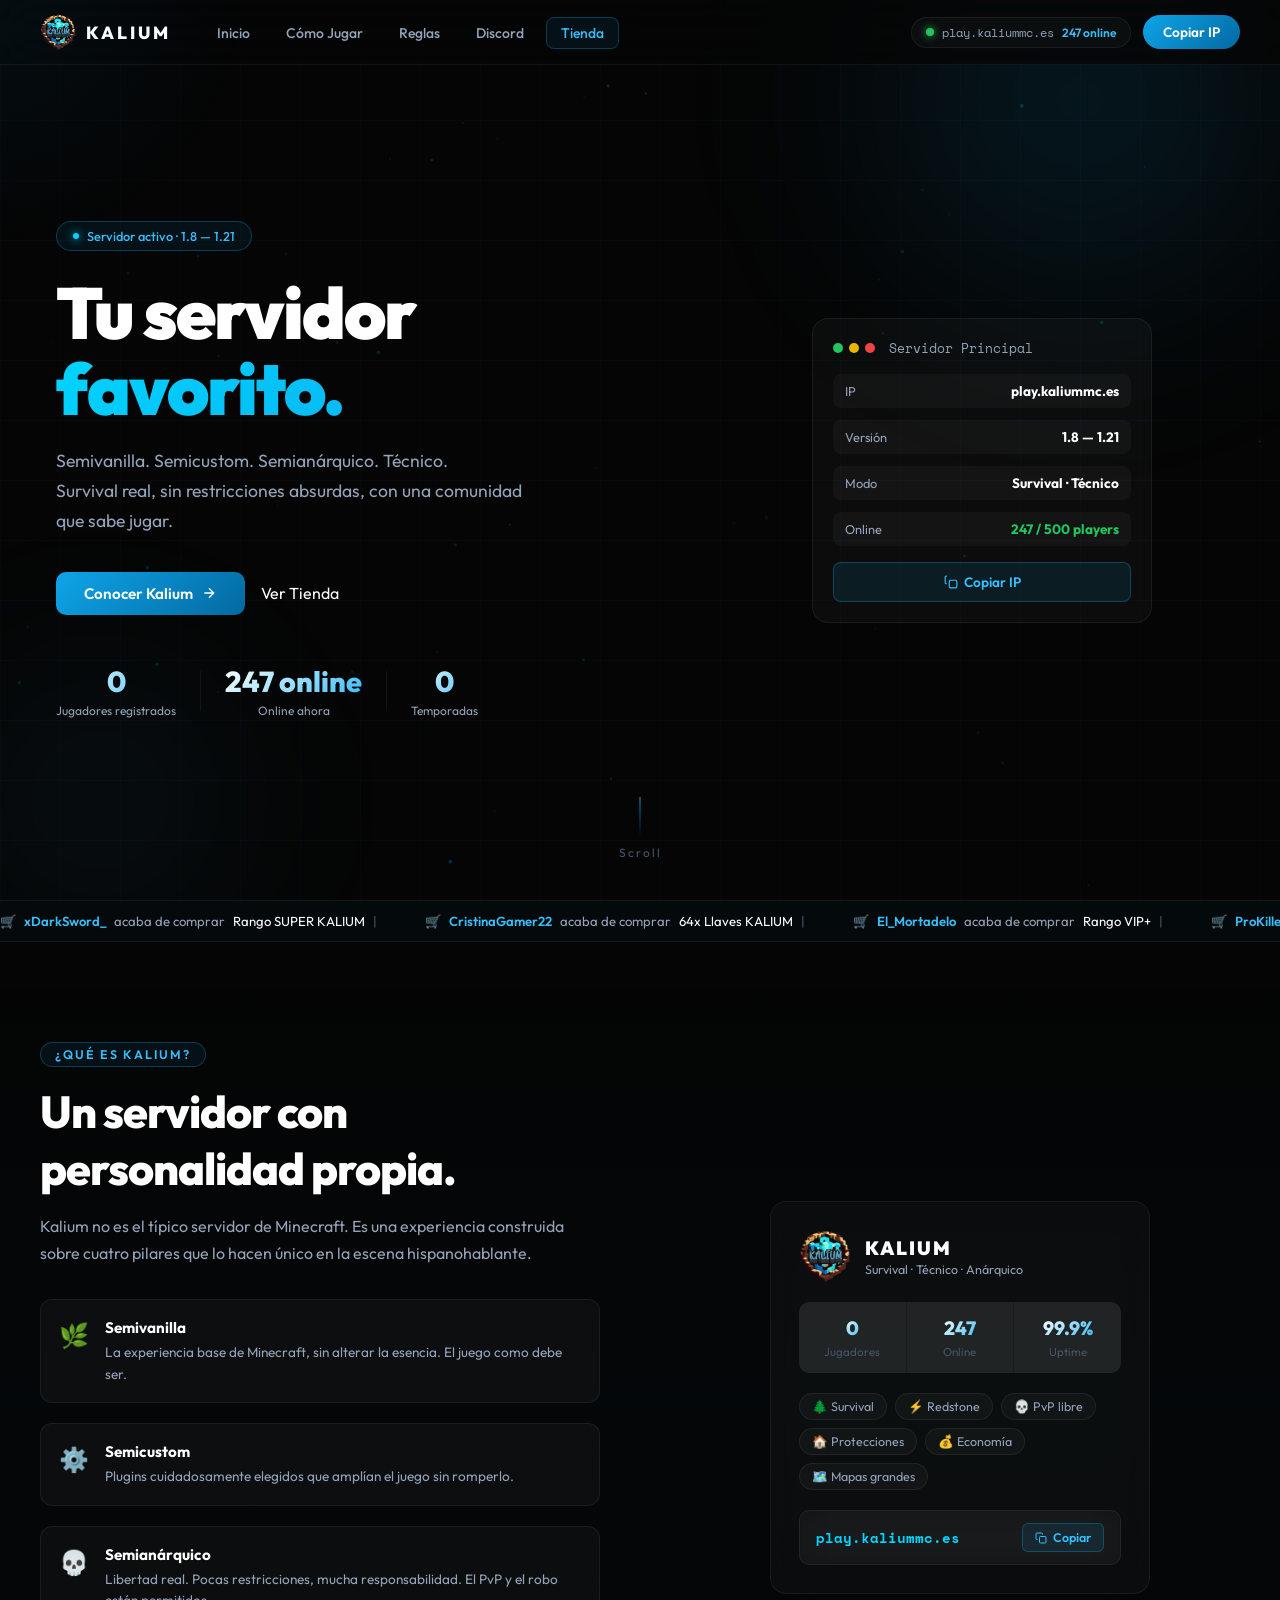
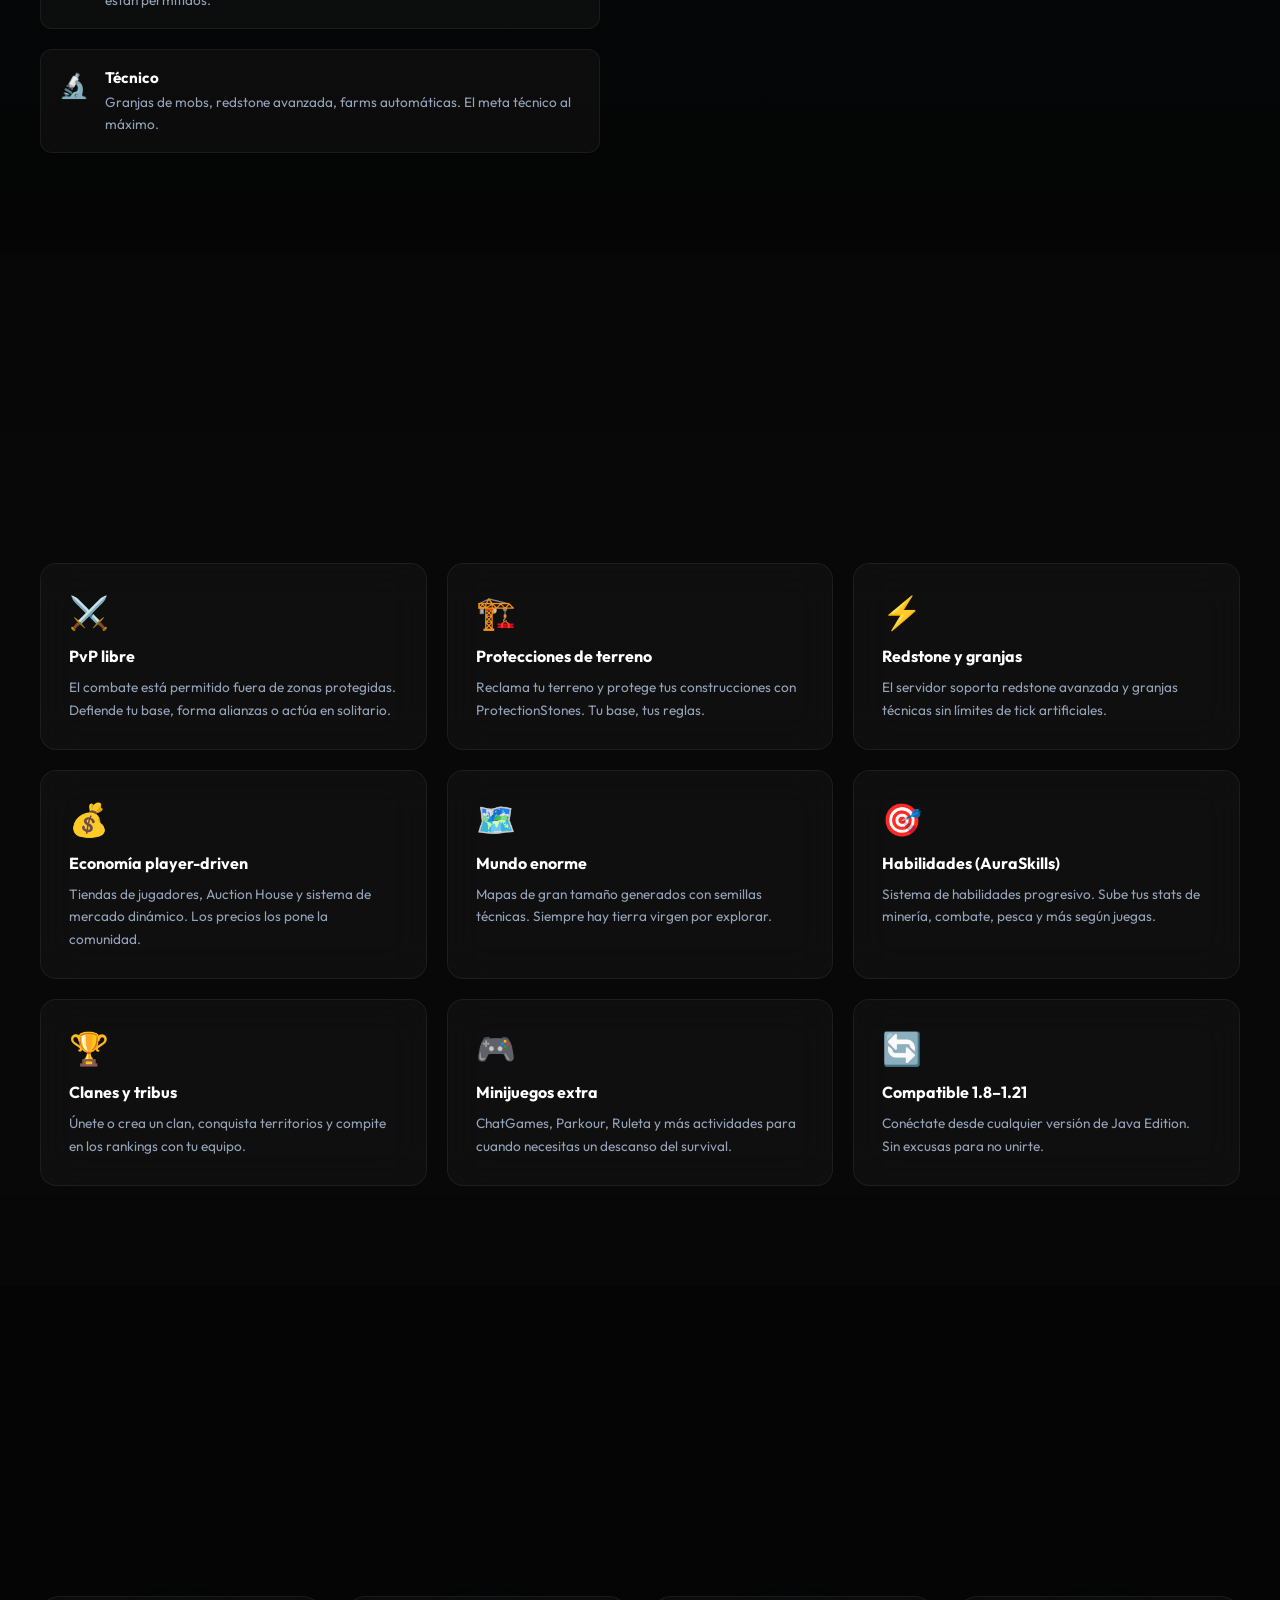
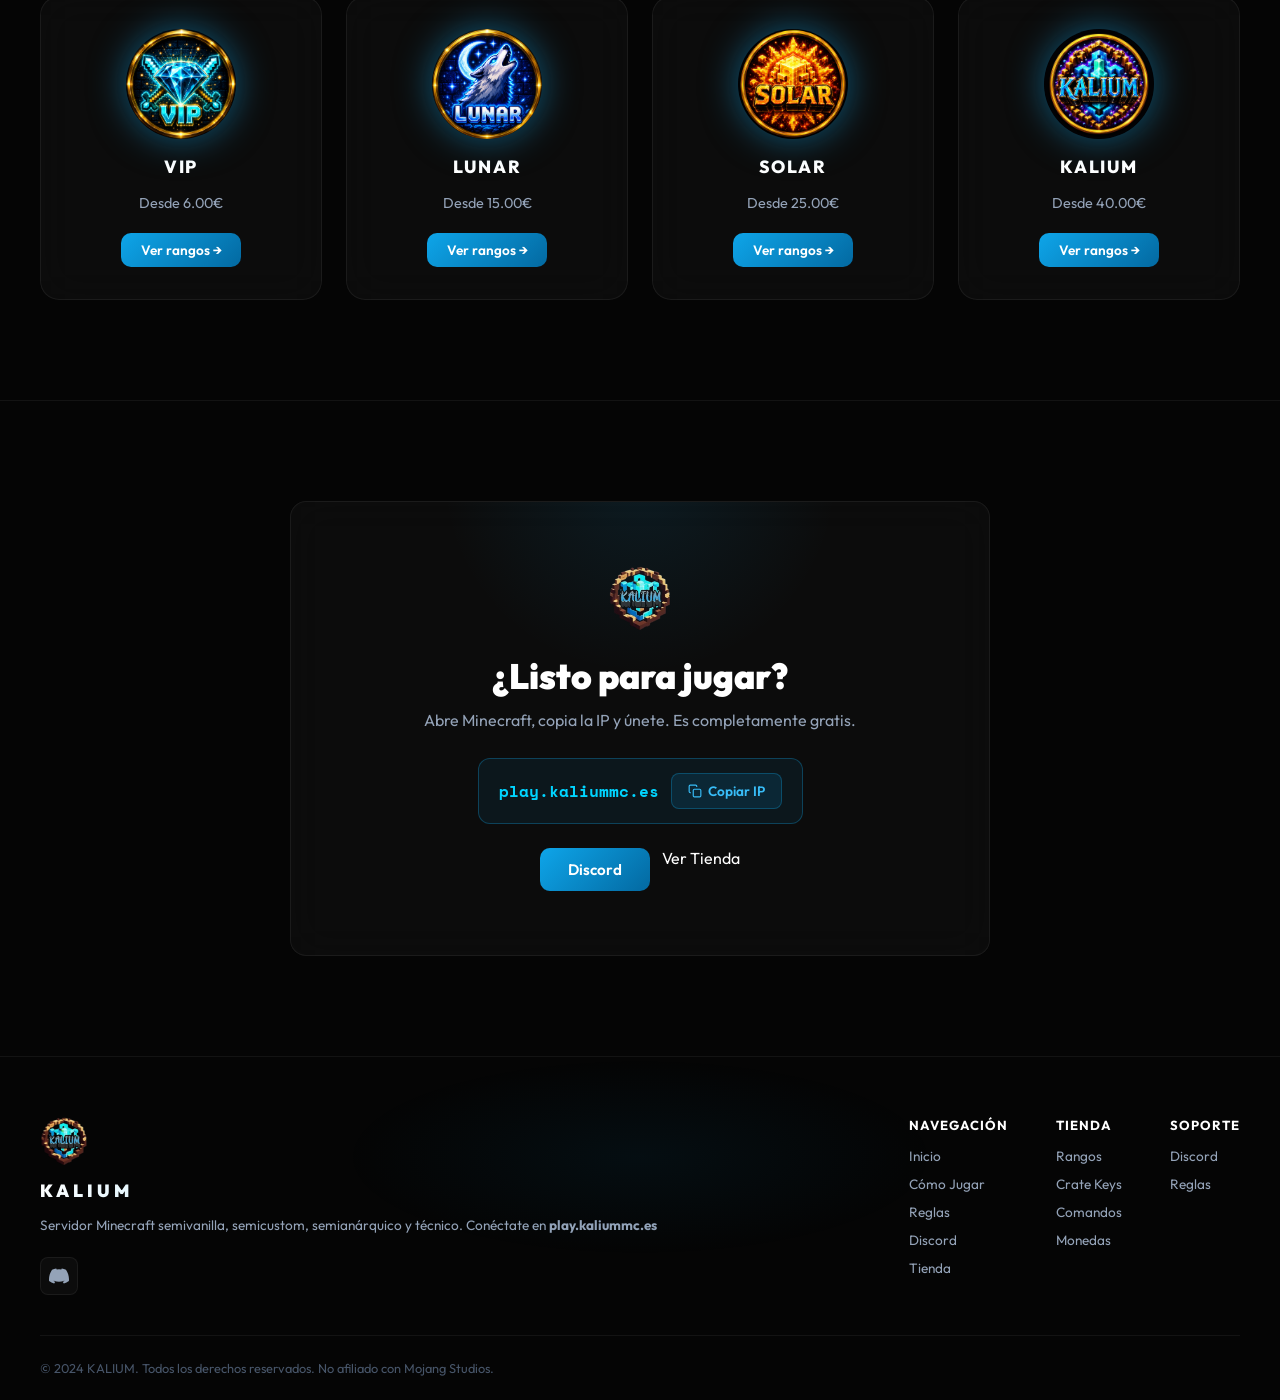
==== commit 5af5c58e: "Rename index (6).html to index.html" ====
--- a/index.html
+++ b/index.html
@@ -60,13 +60,14 @@
         <li><a href="comojugar.html">Cómo Jugar</a></li>
         <li><a href="reglas.html">Reglas</a></li>
         <li><a href="https://discord.gg/JebTuFsWKD" target="_blank">Discord</a></li>
-        <li><a href="tienda.html">Tienda</a></li>
+        <li><a href="tienda.html" style="color:var(--blue-neon);font-weight:700;">🛒 Tienda</a></li>
       </ul>
       <div class="mobile-server">
         <span class="status-dot"></span>
         <span>play.kaliummc.es</span>
         <span id="online-players-mobile">0 online</span>
       </div>
+      <button class="btn-connect" style="width:100%;justify-content:center;border-radius:10px;margin-top:4px;" onclick="copyIP('play.kaliummc.es')">📋 Copiar IP</button>
     </div>
   </nav>
 
--- a/styles.css
+++ b/styles.css
@@ -1216,41 +1216,162 @@
 @media (max-width: 1100px) {
   .rank-cards-grid { grid-template-columns: repeat(3, 1fr); gap: 16px; }
 }
+
+/* ===== TABLET (≤900px) ===== */
 @media (max-width: 900px) {
-  .hero-section { padding-top: 100px; }
-  .hero-inner { flex-direction: column; gap: 40px; text-align: center; }
+  /* Navbar */
+  .nav-links { display: none; }
+  .nav-toggle { display: flex; }
+  .mobile-menu { display: flex; }
+  .nav-right { display: none; }
+  .nav-inner { gap: 16px; }
+
+  /* Hero */
+  .hero-section { padding-top: 80px; padding-bottom: 40px; }
+  .hero-inner { flex-direction: column; gap: 32px; text-align: center; }
   .hero-content { max-width: 100%; padding-left: 0; }
   .hero-ctas { justify-content: center; }
-  .hero-stats { justify-content: center; }
-  .hero-visual { justify-content: center; padding-left: 0; }
-  .hero-sub { margin: 0 auto 36px; }
-  .server-card { width: 100%; max-width: 340px; animation: none; }
+  .hero-stats { justify-content: center; flex-wrap: wrap; gap: 8px; }
+  .hero-visual { justify-content: center; padding-left: 0; padding-right: 0; }
+  .hero-sub { margin: 0 auto 32px; }
+  .server-card { width: 100%; max-width: 380px; animation: none; }
+
+  /* Sections */
   .sobre-grid { grid-template-columns: 1fr; gap: 40px; }
   .sobre-text .section-title, .sobre-text .section-tag { text-align: center; }
   .pilares { max-width: 500px; margin: 0 auto; }
+  .sobre-visual { display: none; }
+
+  /* Footer */
   .footer-top { flex-direction: column; gap: 32px; }
-  .footer-links { gap: 24px; }
-  .nav-links { display: none; }
-  .nav-toggle { display: flex; }
-  .mobile-menu { display: flex; }
-  .cart-sidebar { width: 100%; max-width: 100%; border-left: none; }
+  .footer-links { gap: 24px; flex-wrap: wrap; }
+
+  /* Store */
+  .cart-sidebar { width: 100%; max-width: 100%; border-left: none; border-top: 1px solid var(--border); }
   .rank-cards-grid { grid-template-columns: repeat(2, 1fr); }
   .rank-section-label { flex-wrap: wrap; }
-}
+  .categories-grid { grid-template-columns: 1fr 1fr; }
+  .featured-content { flex-direction: column; gap: 24px; }
+  .featured-right { width: 100%; align-items: flex-start; flex-direction: row; gap: 20px; }
+}
+
+/* ===== MOBILE (≤600px) ===== */
 @media (max-width: 600px) {
-  .section { padding: 60px 16px; }
-  .shop-inner-section { padding-top: 40px; }
-  .stat { padding: 0 12px; }
-  .hero-title { letter-spacing: -1px; }
-  .trust-grid { grid-template-columns: 1fr; }
+  /* Global */
+  .section { padding: 56px 16px; }
+  .shop-inner-section { padding-top: 32px; }
+  .container { padding: 0 4px; }
+
+  /* Navbar */
+  #navbar { padding: 0 16px; }
+  .nav-inner { height: 58px; }
+  .nav-logo span { font-size: 0.95rem; letter-spacing: 2px; }
+  .nav-logo img { width: 30px; height: 30px; }
+  .mobile-menu a { font-size: 1rem; padding: 12px 16px; }
+  .mobile-menu ul { gap: 2px; }
+
+  /* Hero */
+  .hero-section { padding: 76px 16px 48px; min-height: auto; }
+  .hero-inner { gap: 28px; }
+  .hero-badge { font-size: 0.72rem; }
+  .hero-title { font-size: clamp(2rem, 9vw, 3rem); letter-spacing: -1px; }
+  .hero-sub { font-size: 0.95rem; margin-bottom: 28px; }
+  .hero-ctas { gap: 10px; flex-wrap: wrap; justify-content: center; }
+  .hero-ctas .btn-primary, .hero-ctas .btn-ghost { width: 100%; justify-content: center; }
+  .hero-stats { gap: 0; }
+  .stat { padding: 0 10px; }
+  .stat-num { font-size: 1.4rem; }
+  .stat-label { font-size: 0.68rem; }
+  .stat-divider { height: 30px; }
+  .server-card { max-width: 100%; }
+  .sc-row { font-size: 0.8rem; }
+
+  /* Sections typography */
+  .section-title { font-size: clamp(1.5rem, 6vw, 2.2rem); }
+  .section-sub { font-size: 0.9rem; }
+  .section-header { margin-bottom: 36px; }
+
+  /* Sobre */
+  .sobre-desc { font-size: 0.9rem; }
+  .pilares { gap: 12px; }
+  .pilar { padding: 14px; }
+
+  /* Características */
+  .caract-grid { grid-template-columns: 1fr; gap: 12px; }
+  .caract-card { padding: 20px; }
+
+  /* Plugins */
+  .plugins-cats { grid-template-columns: 1fr; gap: 12px; }
+
+  /* Rangos preview */
+  .rangos-preview-grid { grid-template-columns: 1fr 1fr; gap: 12px; }
+  .rango-preview-card { padding: 1.2rem 0.8rem; gap: 0.7rem; }
+  .rango-preview-img { width: 72px; height: 72px; }
+  .rango-preview-name { font-size: 0.95rem; }
+  .rango-preview-price { font-size: 0.8rem; }
+
+  /* CTA join */
+  .cta-join { padding: 40px 20px; }
+  .cta-join h2 { font-size: 1.7rem; }
+  .cta-ip-box { flex-direction: column; gap: 10px; align-items: stretch; text-align: center; }
+  .cta-ip-val { font-size: 0.85rem; word-break: break-all; }
+  .cta-copy-btn { justify-content: center; }
+  .cta-join-btns { flex-direction: column; align-items: stretch; }
+  .cta-join-btns .btn-primary, .cta-join-btns .btn-ghost { justify-content: center; text-align: center; }
+
+  /* Trust */
+  .trust-grid { grid-template-columns: 1fr; gap: 12px; }
+
+  /* Store rank cards */
   .rank-cards-grid { grid-template-columns: 1fr 1fr; gap: 10px; }
-  .rank-card { padding: 16px; }
-  .rank-card-img-wrap { width: 70px; height: 70px; }
-  .rank-card-name { font-size: 0.82rem; }
-  .rank-price-new { font-size: 1.2rem; }
-  .rank-add-btn { font-size: 0.72rem; padding: 8px 8px; }
-  .plugins-cats { grid-template-columns: 1fr; }
-  .caract-grid { grid-template-columns: 1fr; }
+  .rank-card { padding: 14px 10px; gap: 8px; }
+  .rank-card-img-wrap { width: 68px; height: 68px; }
+  .rank-card-name { font-size: 0.8rem; }
+  .rank-price-new { font-size: 1.15rem; }
+  .rank-price-old { font-size: 0.78rem; }
+  .rank-add-btn { font-size: 0.72rem; padding: 8px 6px; }
+  .rank-info-btn { width: 30px; height: 30px; font-size: 0.8rem; }
   .rank-section-label { gap: 8px; }
   .rank-label-line { display: none; }
-}
+  .rank-card-discount { font-size: 0.62rem; padding: 3px 7px; top: 8px; right: 8px; }
+
+  /* Categories filter */
+  .categories-grid { grid-template-columns: 1fr; gap: 10px; }
+  .cat-card { padding: 14px 16px; }
+
+  /* Products grid */
+  .products-grid { grid-template-columns: 1fr; gap: 14px; }
+  .product-card { padding: 18px; }
+
+  /* Cart */
+  .cart-sidebar { border-radius: 0; }
+  .cart-float-btn { bottom: 16px; right: 16px; width: 50px; height: 50px; font-size: 1.2rem; }
+  .notification { right: 12px; left: 12px; max-width: none; bottom: 80px; font-size: 0.82rem; }
+
+  /* Footer */
+  .footer-top { padding: 0; }
+  .footer-links { flex-direction: column; gap: 20px; }
+  .footer-col { gap: 6px; }
+  .footer-bottom p { font-size: 0.72rem; text-align: center; }
+  .footer-brand p { font-size: 0.85rem; }
+
+  /* Misc */
+  .scroll-hint { display: none; }
+  .btn-ghost { padding: 11px 24px; }
+}
+
+/* ===== SMALL MOBILE (≤400px) ===== */
+@media (max-width: 400px) {
+  .hero-title { font-size: clamp(1.7rem, 10vw, 2.4rem); }
+  .rank-cards-grid { grid-template-columns: 1fr 1fr; gap: 8px; }
+  .rank-card { padding: 12px 8px; }
+  .rank-card-img-wrap { width: 56px; height: 56px; }
+  .rank-card-name { font-size: 0.72rem; }
+  .rank-price-new { font-size: 1rem; }
+  .rank-add-btn { font-size: 0.66rem; padding: 7px 4px; }
+  .stat { padding: 0 8px; }
+  .stat-num { font-size: 1.2rem; }
+  .hero-ctas .btn-primary, .hero-ctas .btn-ghost { font-size: 0.88rem; padding: 11px 20px; }
+  .cta-join h2 { font-size: 1.4rem; }
+  .section-title { font-size: clamp(1.3rem, 7vw, 1.8rem); }
+}
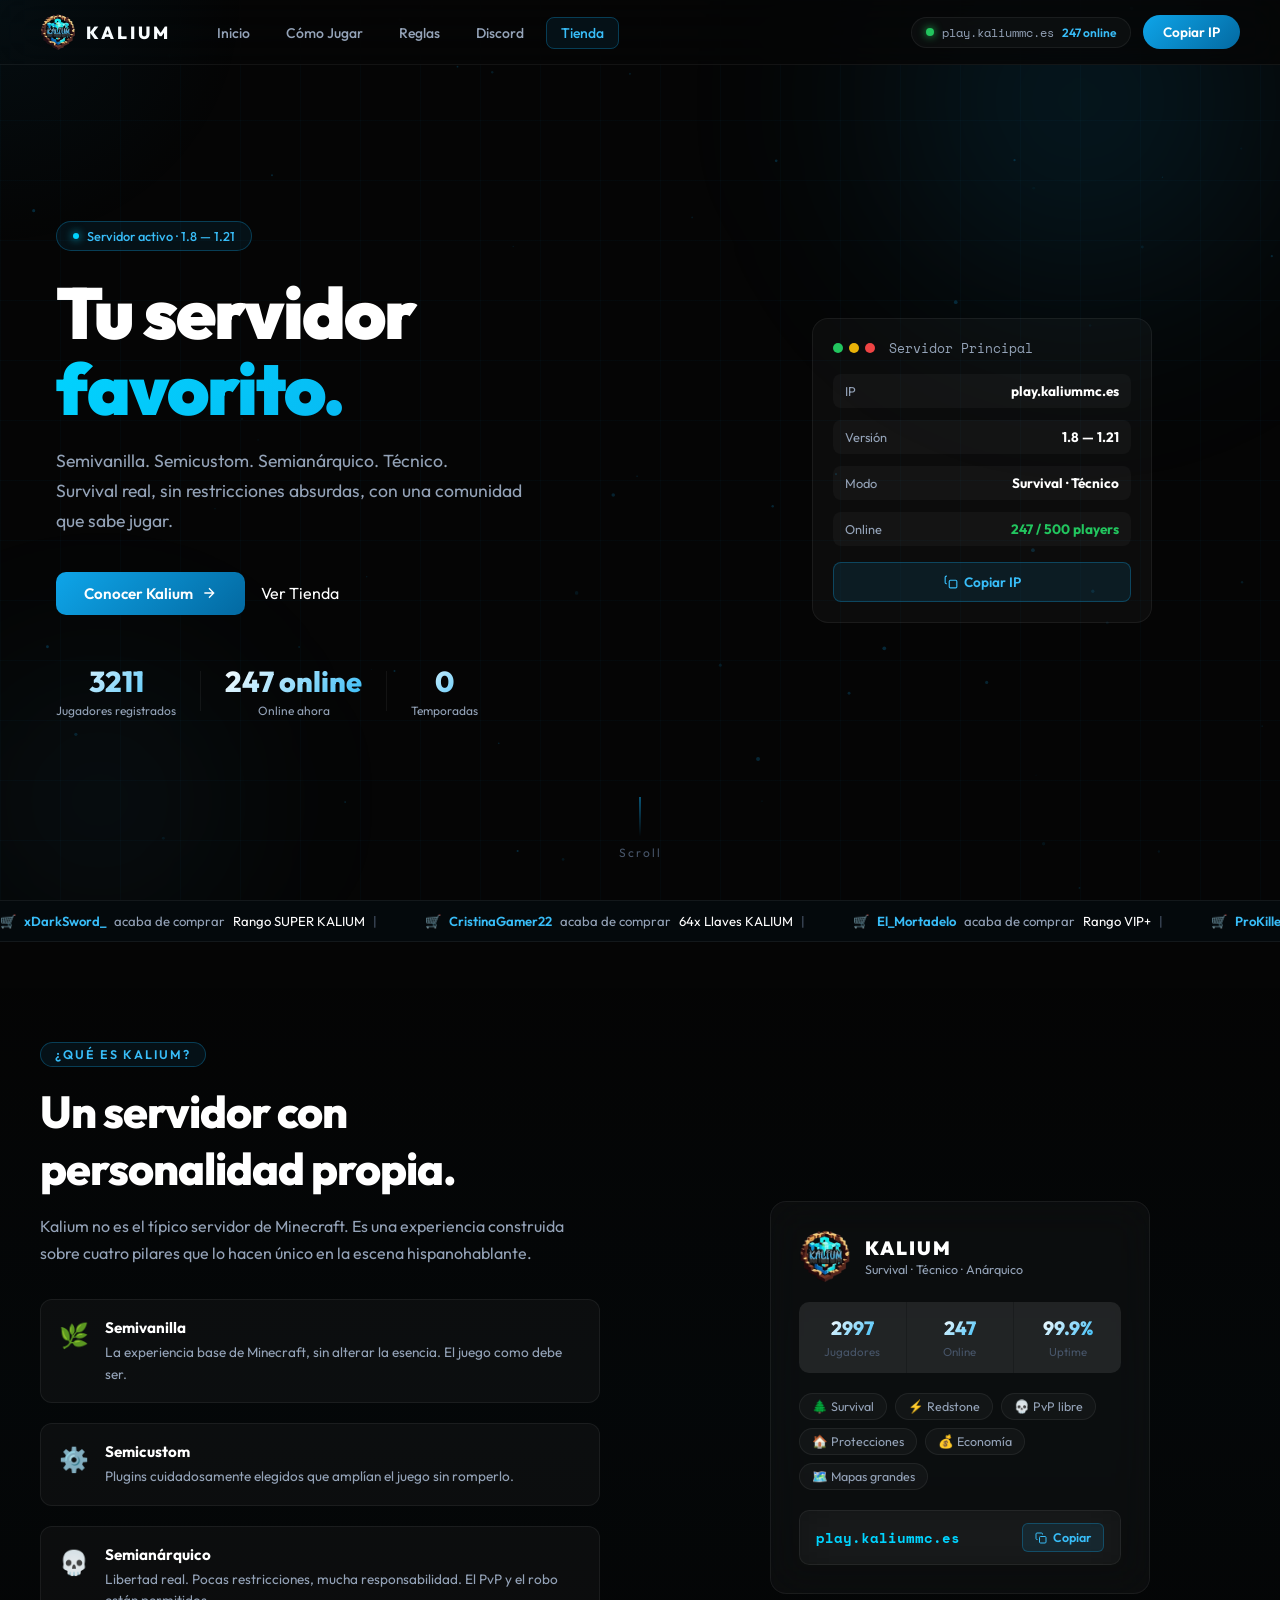
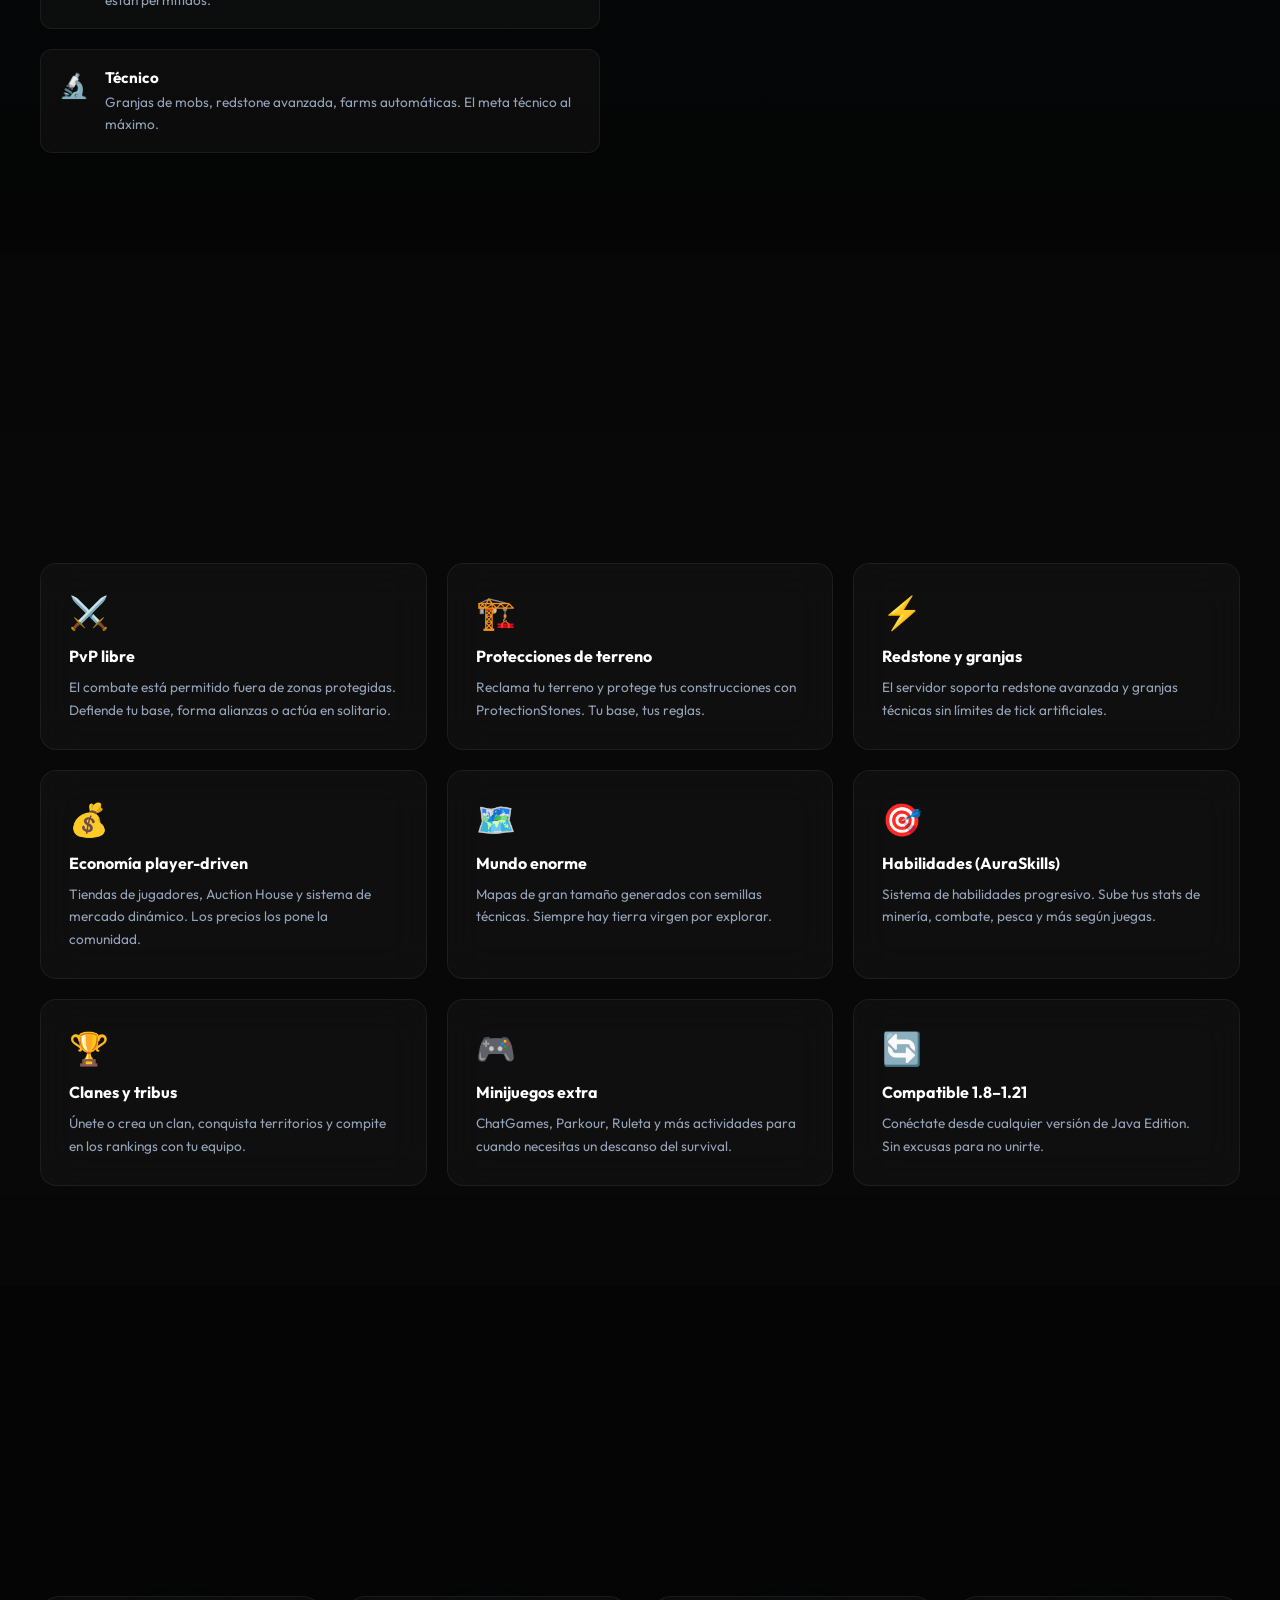
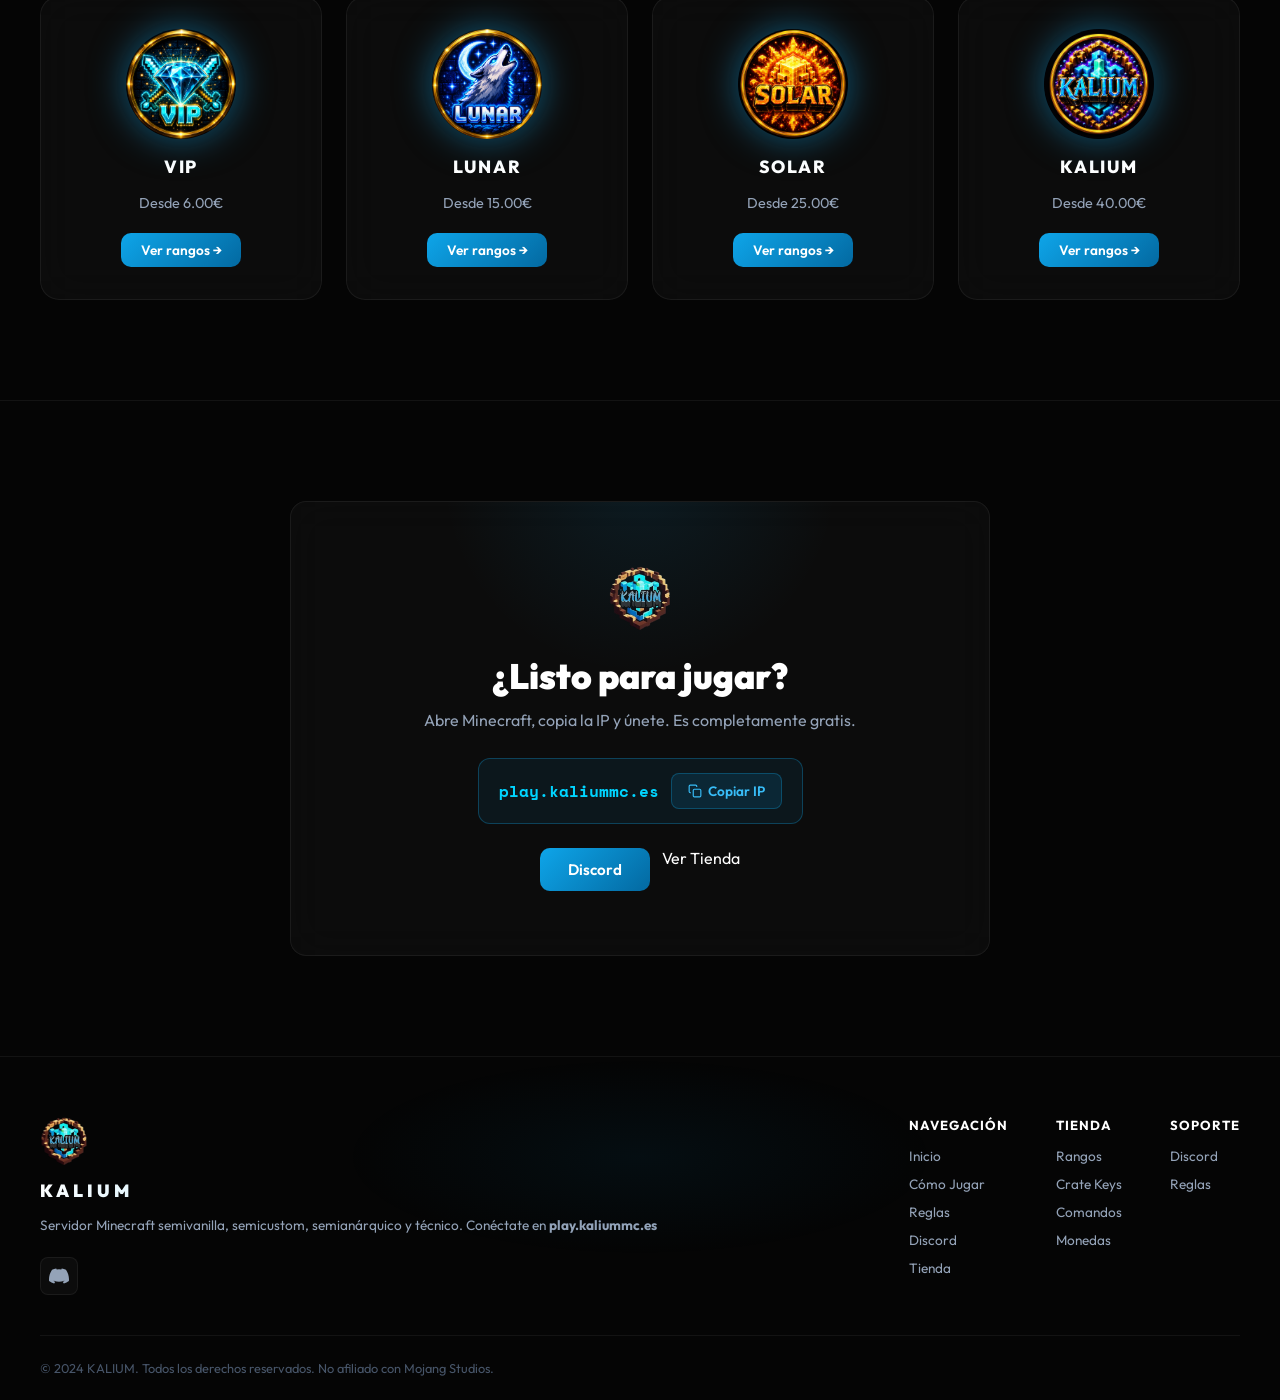
==== commit 90b22be5: "Add files via upload" ====
--- a/index.html
+++ b/index.html
@@ -60,14 +60,13 @@
         <li><a href="comojugar.html">Cómo Jugar</a></li>
         <li><a href="reglas.html">Reglas</a></li>
         <li><a href="https://discord.gg/JebTuFsWKD" target="_blank">Discord</a></li>
-        <li><a href="tienda.html" style="color:var(--blue-neon);font-weight:700;">🛒 Tienda</a></li>
+        <li><a href="tienda.html">Tienda</a></li>
       </ul>
       <div class="mobile-server">
         <span class="status-dot"></span>
         <span>play.kaliummc.es</span>
         <span id="online-players-mobile">0 online</span>
       </div>
-      <button class="btn-connect" style="width:100%;justify-content:center;border-radius:10px;margin-top:4px;" onclick="copyIP('play.kaliummc.es')">📋 Copiar IP</button>
     </div>
   </nav>
 
--- a/styles.css
+++ b/styles.css
@@ -1216,162 +1216,41 @@
 @media (max-width: 1100px) {
   .rank-cards-grid { grid-template-columns: repeat(3, 1fr); gap: 16px; }
 }
-
-/* ===== TABLET (≤900px) ===== */
 @media (max-width: 900px) {
-  /* Navbar */
+  .hero-section { padding-top: 100px; }
+  .hero-inner { flex-direction: column; gap: 40px; text-align: center; }
+  .hero-content { max-width: 100%; padding-left: 0; }
+  .hero-ctas { justify-content: center; }
+  .hero-stats { justify-content: center; }
+  .hero-visual { justify-content: center; padding-left: 0; }
+  .hero-sub { margin: 0 auto 36px; }
+  .server-card { width: 100%; max-width: 340px; animation: none; }
+  .sobre-grid { grid-template-columns: 1fr; gap: 40px; }
+  .sobre-text .section-title, .sobre-text .section-tag { text-align: center; }
+  .pilares { max-width: 500px; margin: 0 auto; }
+  .footer-top { flex-direction: column; gap: 32px; }
+  .footer-links { gap: 24px; }
   .nav-links { display: none; }
   .nav-toggle { display: flex; }
   .mobile-menu { display: flex; }
-  .nav-right { display: none; }
-  .nav-inner { gap: 16px; }
-
-  /* Hero */
-  .hero-section { padding-top: 80px; padding-bottom: 40px; }
-  .hero-inner { flex-direction: column; gap: 32px; text-align: center; }
-  .hero-content { max-width: 100%; padding-left: 0; }
-  .hero-ctas { justify-content: center; }
-  .hero-stats { justify-content: center; flex-wrap: wrap; gap: 8px; }
-  .hero-visual { justify-content: center; padding-left: 0; padding-right: 0; }
-  .hero-sub { margin: 0 auto 32px; }
-  .server-card { width: 100%; max-width: 380px; animation: none; }
-
-  /* Sections */
-  .sobre-grid { grid-template-columns: 1fr; gap: 40px; }
-  .sobre-text .section-title, .sobre-text .section-tag { text-align: center; }
-  .pilares { max-width: 500px; margin: 0 auto; }
-  .sobre-visual { display: none; }
-
-  /* Footer */
-  .footer-top { flex-direction: column; gap: 32px; }
-  .footer-links { gap: 24px; flex-wrap: wrap; }
-
-  /* Store */
-  .cart-sidebar { width: 100%; max-width: 100%; border-left: none; border-top: 1px solid var(--border); }
+  .cart-sidebar { width: 100%; max-width: 100%; border-left: none; }
   .rank-cards-grid { grid-template-columns: repeat(2, 1fr); }
   .rank-section-label { flex-wrap: wrap; }
-  .categories-grid { grid-template-columns: 1fr 1fr; }
-  .featured-content { flex-direction: column; gap: 24px; }
-  .featured-right { width: 100%; align-items: flex-start; flex-direction: row; gap: 20px; }
-}
-
-/* ===== MOBILE (≤600px) ===== */
+}
 @media (max-width: 600px) {
-  /* Global */
-  .section { padding: 56px 16px; }
-  .shop-inner-section { padding-top: 32px; }
-  .container { padding: 0 4px; }
-
-  /* Navbar */
-  #navbar { padding: 0 16px; }
-  .nav-inner { height: 58px; }
-  .nav-logo span { font-size: 0.95rem; letter-spacing: 2px; }
-  .nav-logo img { width: 30px; height: 30px; }
-  .mobile-menu a { font-size: 1rem; padding: 12px 16px; }
-  .mobile-menu ul { gap: 2px; }
-
-  /* Hero */
-  .hero-section { padding: 76px 16px 48px; min-height: auto; }
-  .hero-inner { gap: 28px; }
-  .hero-badge { font-size: 0.72rem; }
-  .hero-title { font-size: clamp(2rem, 9vw, 3rem); letter-spacing: -1px; }
-  .hero-sub { font-size: 0.95rem; margin-bottom: 28px; }
-  .hero-ctas { gap: 10px; flex-wrap: wrap; justify-content: center; }
-  .hero-ctas .btn-primary, .hero-ctas .btn-ghost { width: 100%; justify-content: center; }
-  .hero-stats { gap: 0; }
-  .stat { padding: 0 10px; }
-  .stat-num { font-size: 1.4rem; }
-  .stat-label { font-size: 0.68rem; }
-  .stat-divider { height: 30px; }
-  .server-card { max-width: 100%; }
-  .sc-row { font-size: 0.8rem; }
-
-  /* Sections typography */
-  .section-title { font-size: clamp(1.5rem, 6vw, 2.2rem); }
-  .section-sub { font-size: 0.9rem; }
-  .section-header { margin-bottom: 36px; }
-
-  /* Sobre */
-  .sobre-desc { font-size: 0.9rem; }
-  .pilares { gap: 12px; }
-  .pilar { padding: 14px; }
-
-  /* Características */
-  .caract-grid { grid-template-columns: 1fr; gap: 12px; }
-  .caract-card { padding: 20px; }
-
-  /* Plugins */
-  .plugins-cats { grid-template-columns: 1fr; gap: 12px; }
-
-  /* Rangos preview */
-  .rangos-preview-grid { grid-template-columns: 1fr 1fr; gap: 12px; }
-  .rango-preview-card { padding: 1.2rem 0.8rem; gap: 0.7rem; }
-  .rango-preview-img { width: 72px; height: 72px; }
-  .rango-preview-name { font-size: 0.95rem; }
-  .rango-preview-price { font-size: 0.8rem; }
-
-  /* CTA join */
-  .cta-join { padding: 40px 20px; }
-  .cta-join h2 { font-size: 1.7rem; }
-  .cta-ip-box { flex-direction: column; gap: 10px; align-items: stretch; text-align: center; }
-  .cta-ip-val { font-size: 0.85rem; word-break: break-all; }
-  .cta-copy-btn { justify-content: center; }
-  .cta-join-btns { flex-direction: column; align-items: stretch; }
-  .cta-join-btns .btn-primary, .cta-join-btns .btn-ghost { justify-content: center; text-align: center; }
-
-  /* Trust */
-  .trust-grid { grid-template-columns: 1fr; gap: 12px; }
-
-  /* Store rank cards */
+  .section { padding: 60px 16px; }
+  .shop-inner-section { padding-top: 40px; }
+  .stat { padding: 0 12px; }
+  .hero-title { letter-spacing: -1px; }
+  .trust-grid { grid-template-columns: 1fr; }
   .rank-cards-grid { grid-template-columns: 1fr 1fr; gap: 10px; }
-  .rank-card { padding: 14px 10px; gap: 8px; }
-  .rank-card-img-wrap { width: 68px; height: 68px; }
-  .rank-card-name { font-size: 0.8rem; }
-  .rank-price-new { font-size: 1.15rem; }
-  .rank-price-old { font-size: 0.78rem; }
-  .rank-add-btn { font-size: 0.72rem; padding: 8px 6px; }
-  .rank-info-btn { width: 30px; height: 30px; font-size: 0.8rem; }
+  .rank-card { padding: 16px; }
+  .rank-card-img-wrap { width: 70px; height: 70px; }
+  .rank-card-name { font-size: 0.82rem; }
+  .rank-price-new { font-size: 1.2rem; }
+  .rank-add-btn { font-size: 0.72rem; padding: 8px 8px; }
+  .plugins-cats { grid-template-columns: 1fr; }
+  .caract-grid { grid-template-columns: 1fr; }
   .rank-section-label { gap: 8px; }
   .rank-label-line { display: none; }
-  .rank-card-discount { font-size: 0.62rem; padding: 3px 7px; top: 8px; right: 8px; }
-
-  /* Categories filter */
-  .categories-grid { grid-template-columns: 1fr; gap: 10px; }
-  .cat-card { padding: 14px 16px; }
-
-  /* Products grid */
-  .products-grid { grid-template-columns: 1fr; gap: 14px; }
-  .product-card { padding: 18px; }
-
-  /* Cart */
-  .cart-sidebar { border-radius: 0; }
-  .cart-float-btn { bottom: 16px; right: 16px; width: 50px; height: 50px; font-size: 1.2rem; }
-  .notification { right: 12px; left: 12px; max-width: none; bottom: 80px; font-size: 0.82rem; }
-
-  /* Footer */
-  .footer-top { padding: 0; }
-  .footer-links { flex-direction: column; gap: 20px; }
-  .footer-col { gap: 6px; }
-  .footer-bottom p { font-size: 0.72rem; text-align: center; }
-  .footer-brand p { font-size: 0.85rem; }
-
-  /* Misc */
-  .scroll-hint { display: none; }
-  .btn-ghost { padding: 11px 24px; }
-}
-
-/* ===== SMALL MOBILE (≤400px) ===== */
-@media (max-width: 400px) {
-  .hero-title { font-size: clamp(1.7rem, 10vw, 2.4rem); }
-  .rank-cards-grid { grid-template-columns: 1fr 1fr; gap: 8px; }
-  .rank-card { padding: 12px 8px; }
-  .rank-card-img-wrap { width: 56px; height: 56px; }
-  .rank-card-name { font-size: 0.72rem; }
-  .rank-price-new { font-size: 1rem; }
-  .rank-add-btn { font-size: 0.66rem; padding: 7px 4px; }
-  .stat { padding: 0 8px; }
-  .stat-num { font-size: 1.2rem; }
-  .hero-ctas .btn-primary, .hero-ctas .btn-ghost { font-size: 0.88rem; padding: 11px 20px; }
-  .cta-join h2 { font-size: 1.4rem; }
-  .section-title { font-size: clamp(1.3rem, 7vw, 1.8rem); }
-}
+}
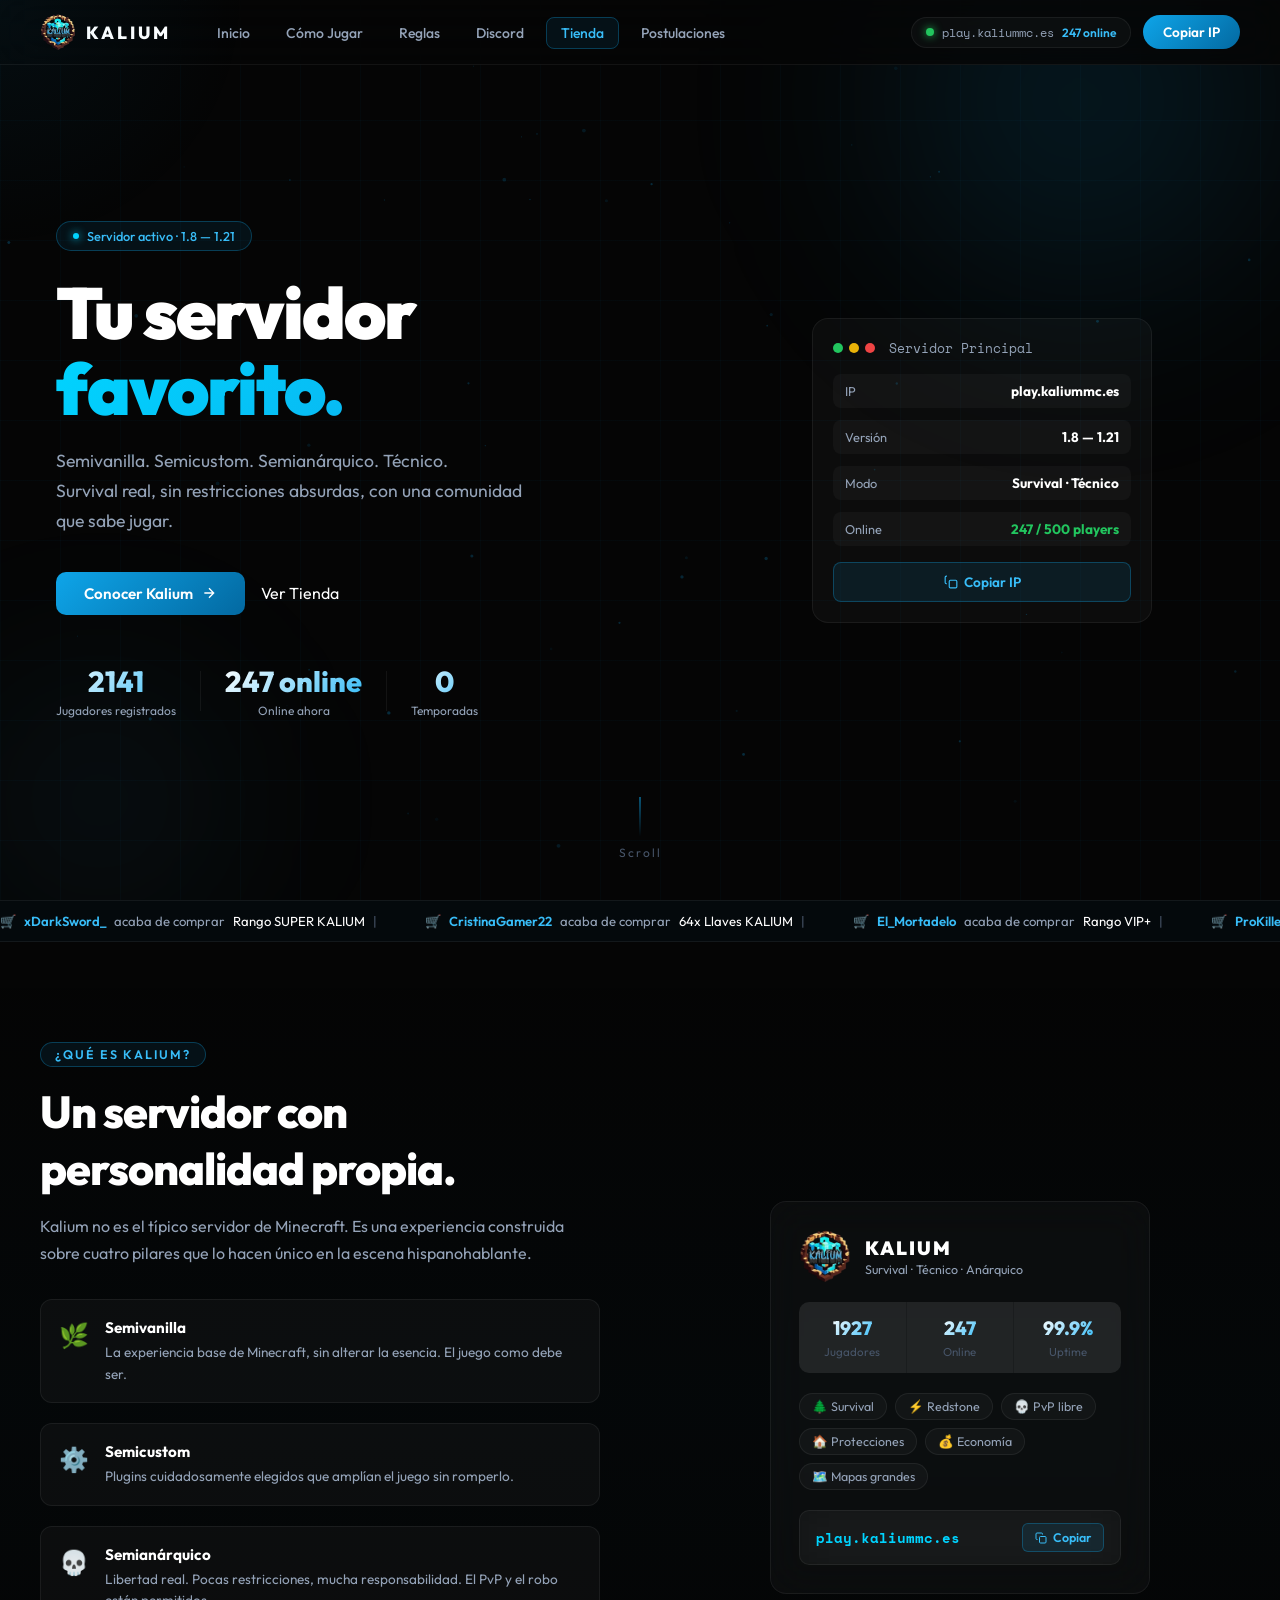
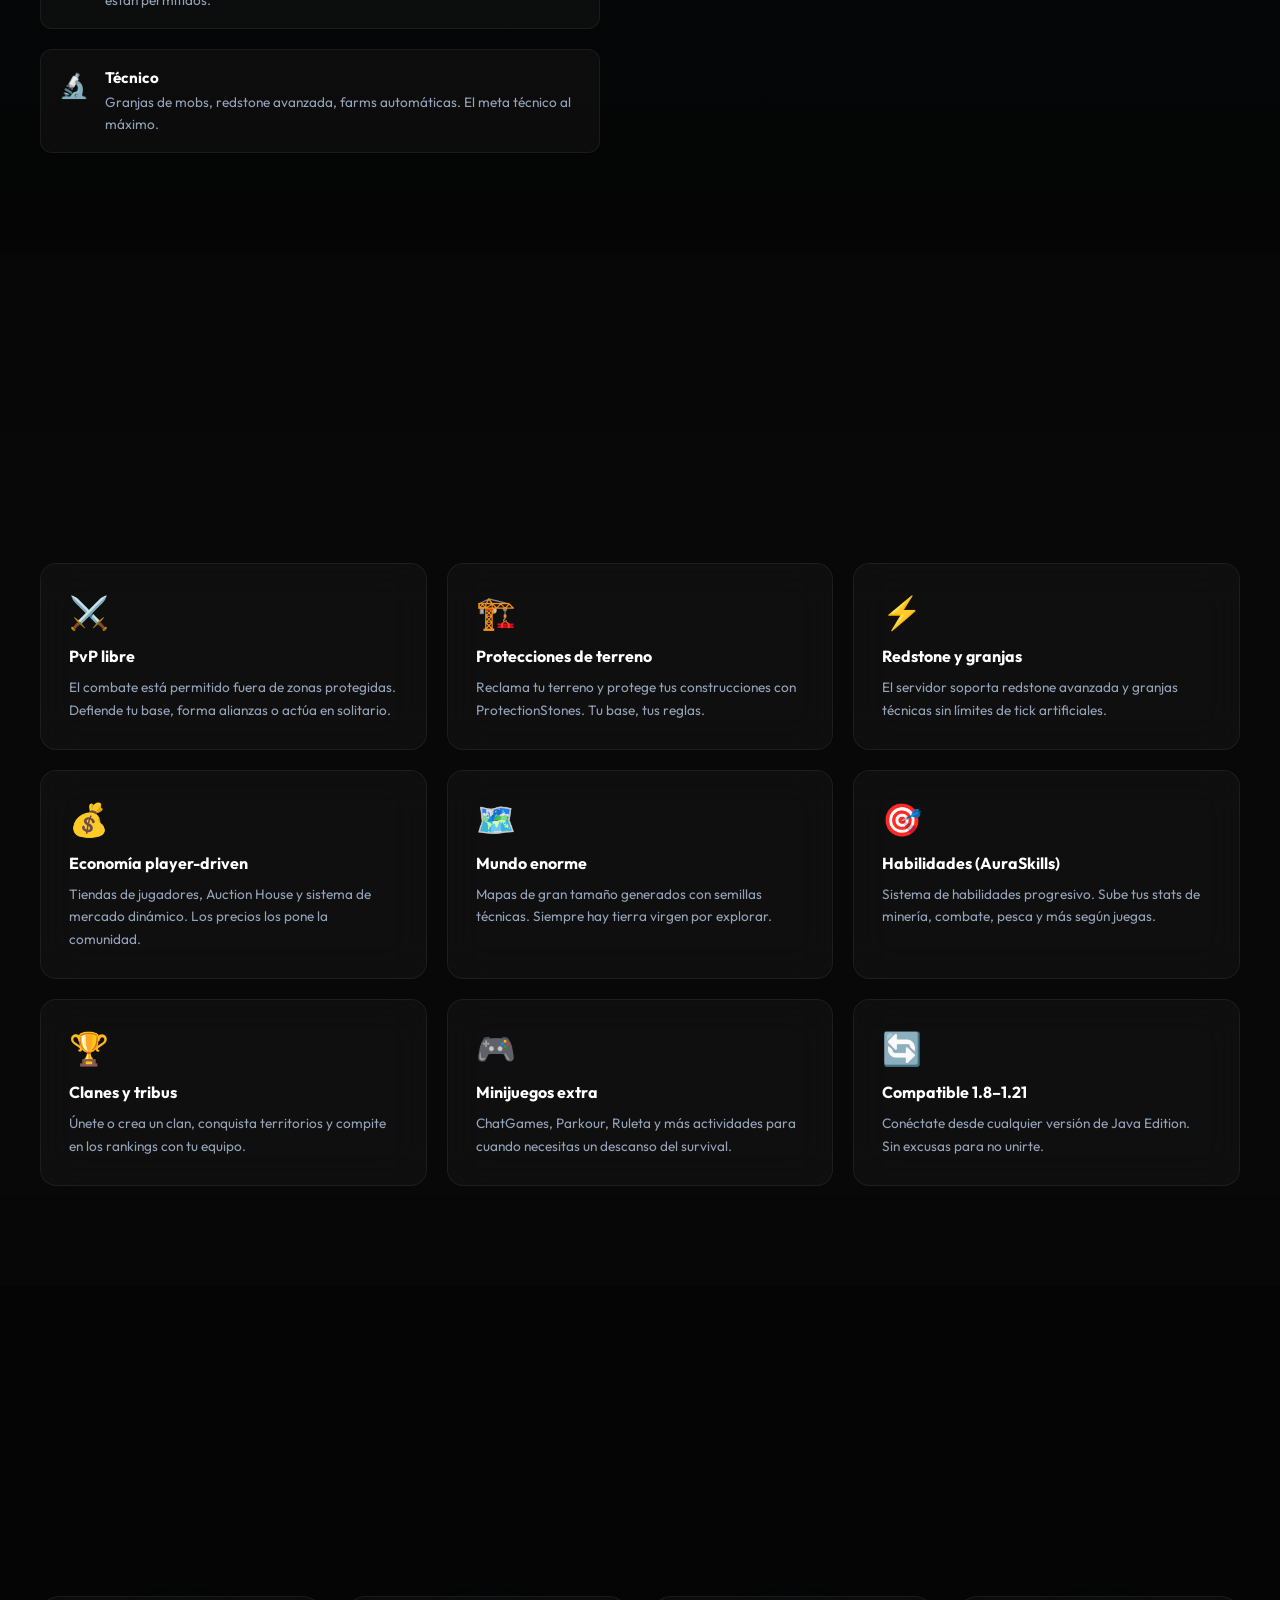
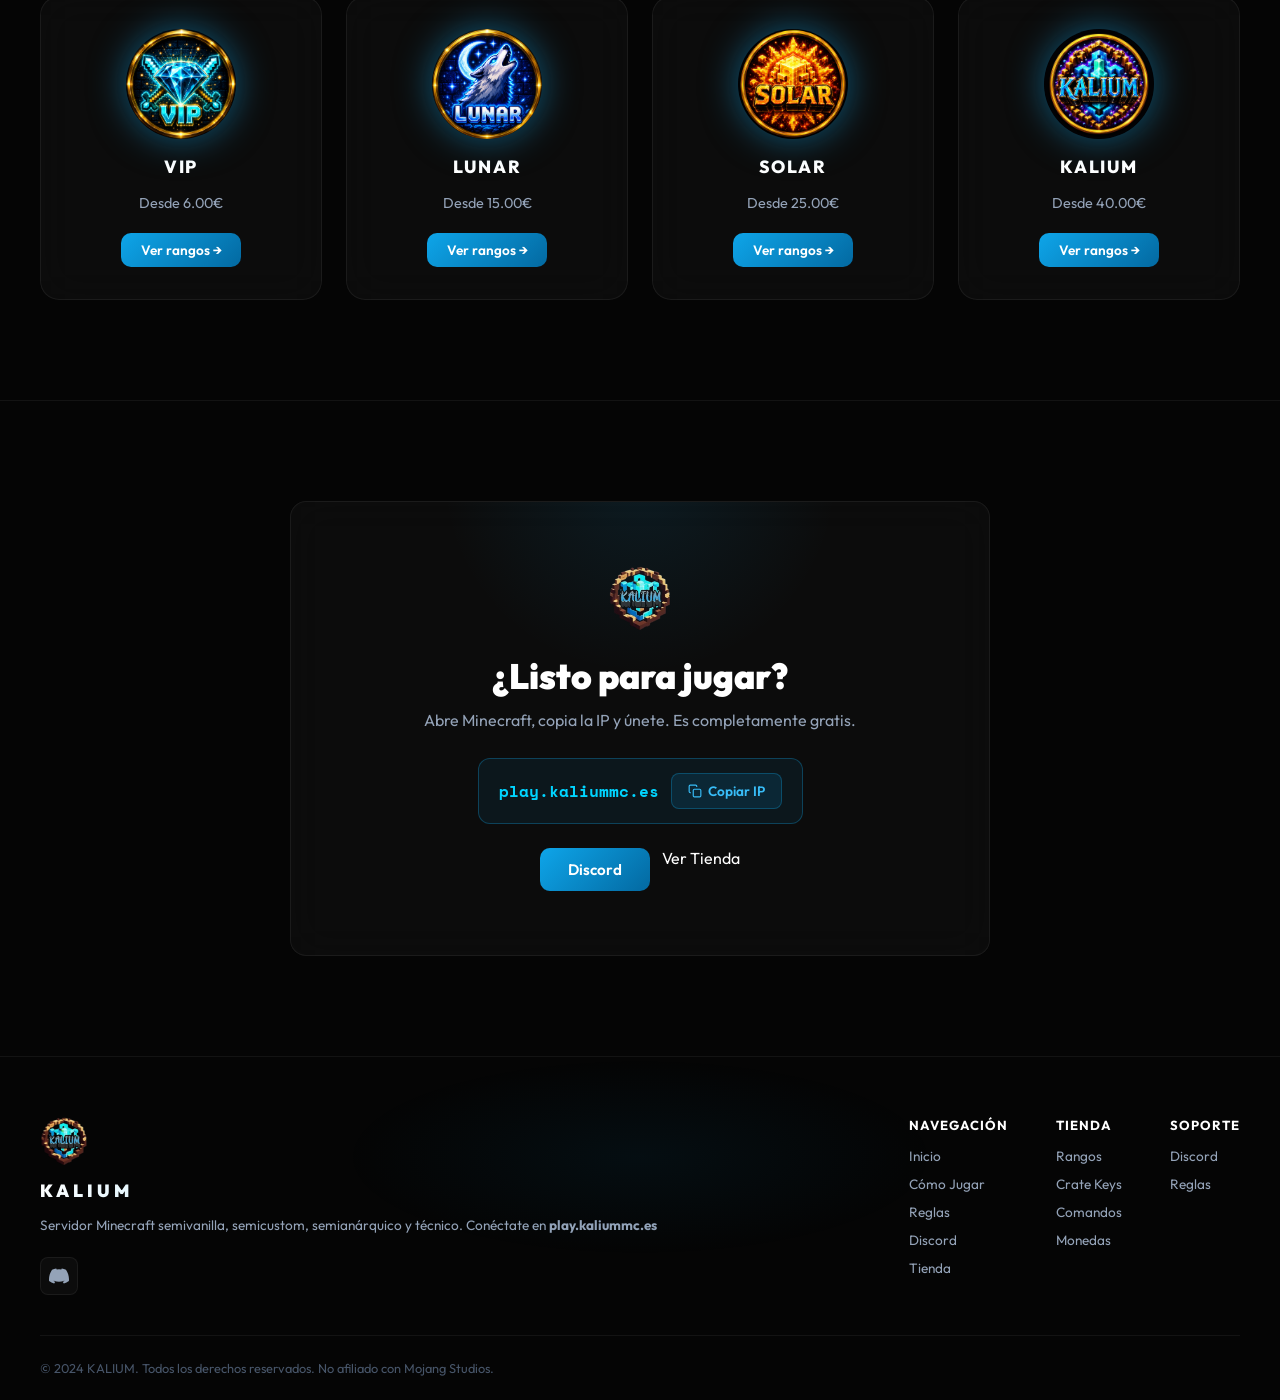
==== commit 65ad6c6b: "Update index.html" ====
--- a/index.html
+++ b/index.html
@@ -41,6 +41,7 @@
         <li><a href="reglas.html">Reglas</a></li>
         <li><a href="https://discord.gg/JebTuFsWKD" target="_blank">Discord</a></li>
         <li><a href="tienda.html" class="nav-store-link">Tienda</a></li>
+        <li><a href="postulaciones.html">Postulaciones</a></li>
       </ul>
       <div class="nav-right">
         <div class="server-status">
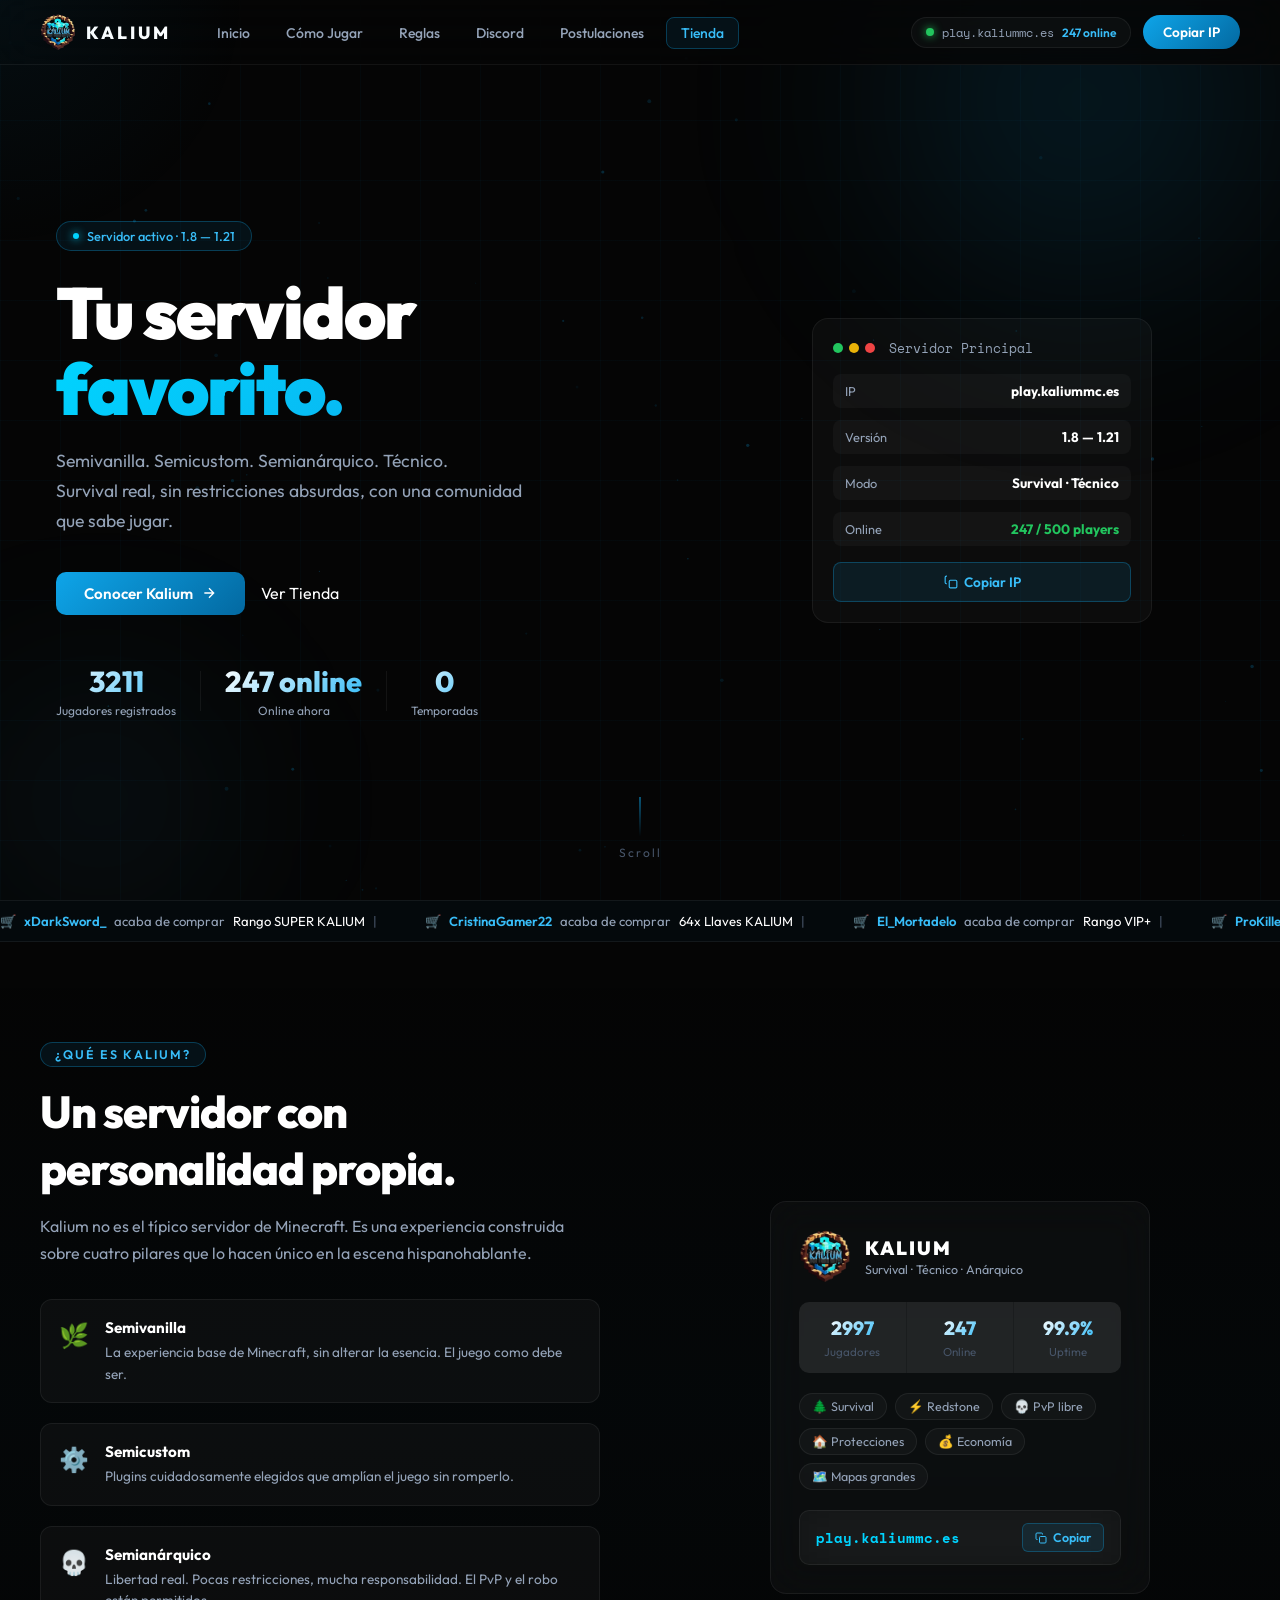
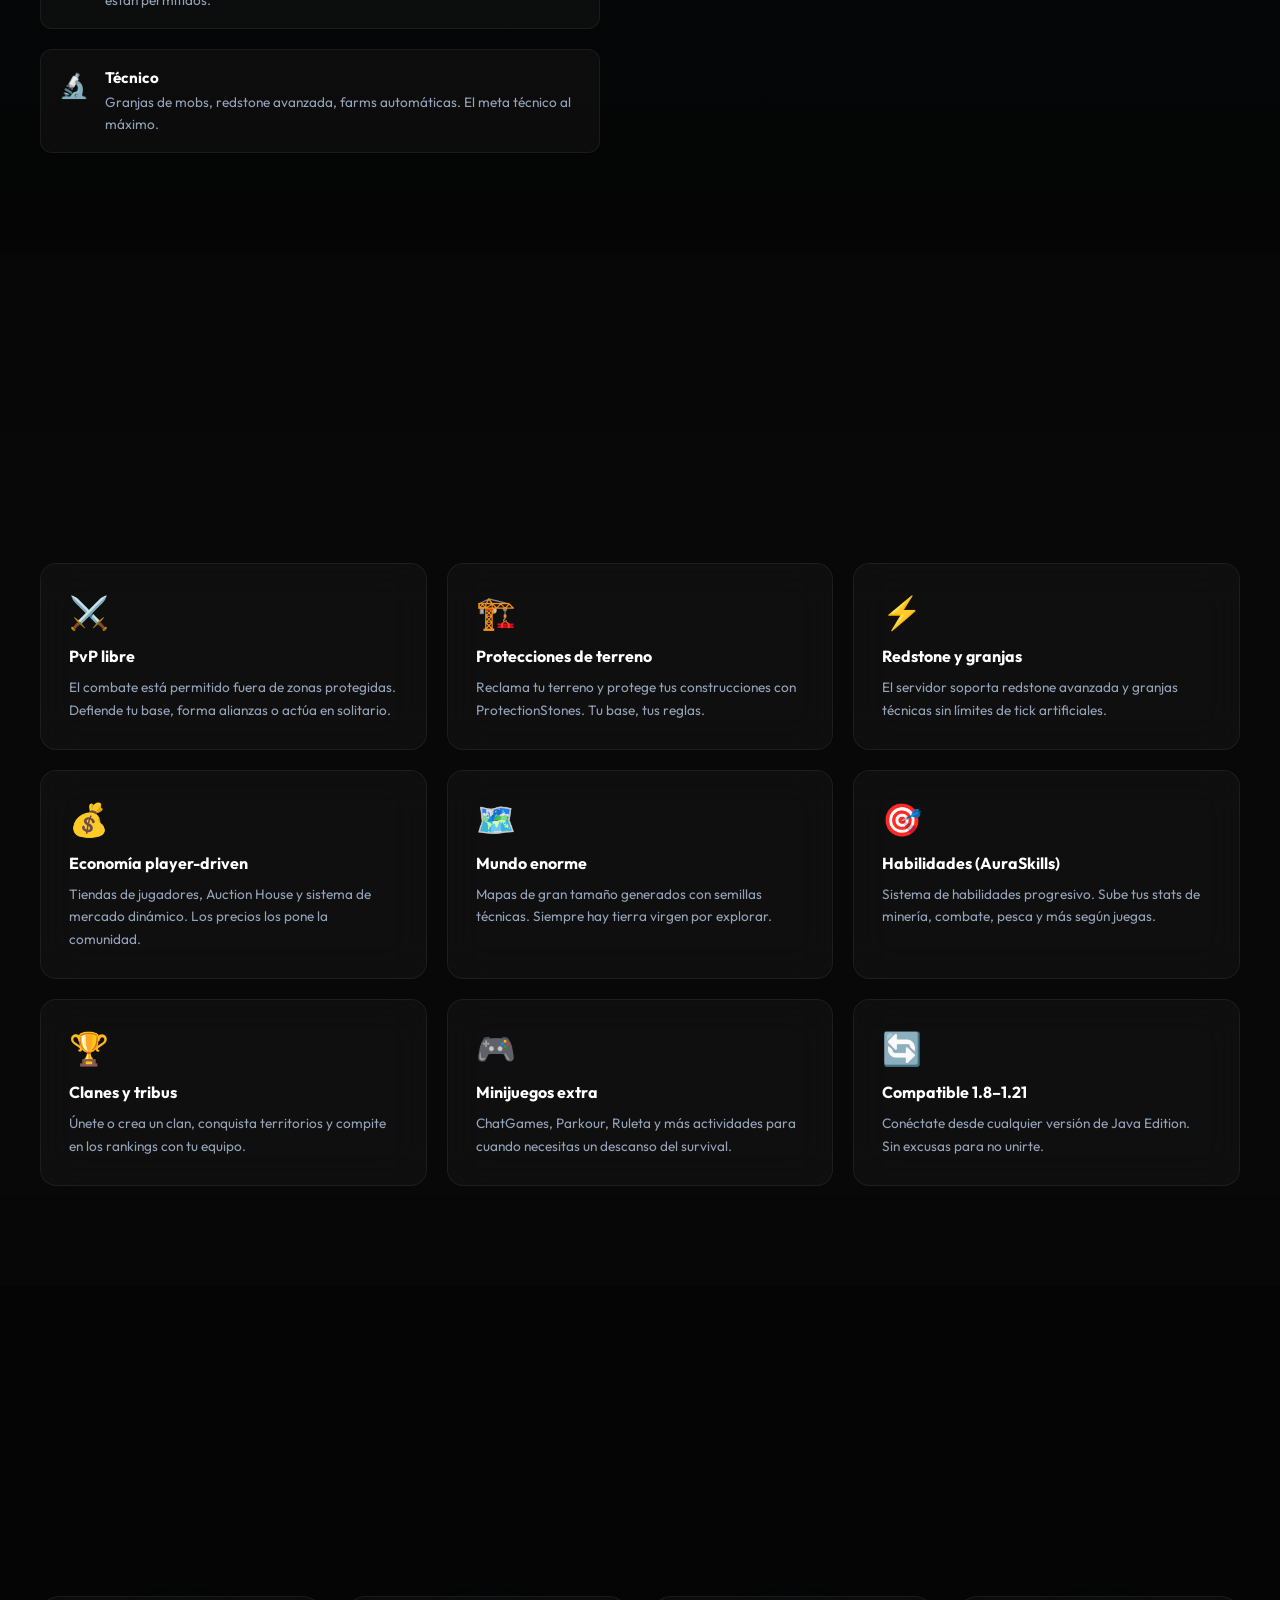
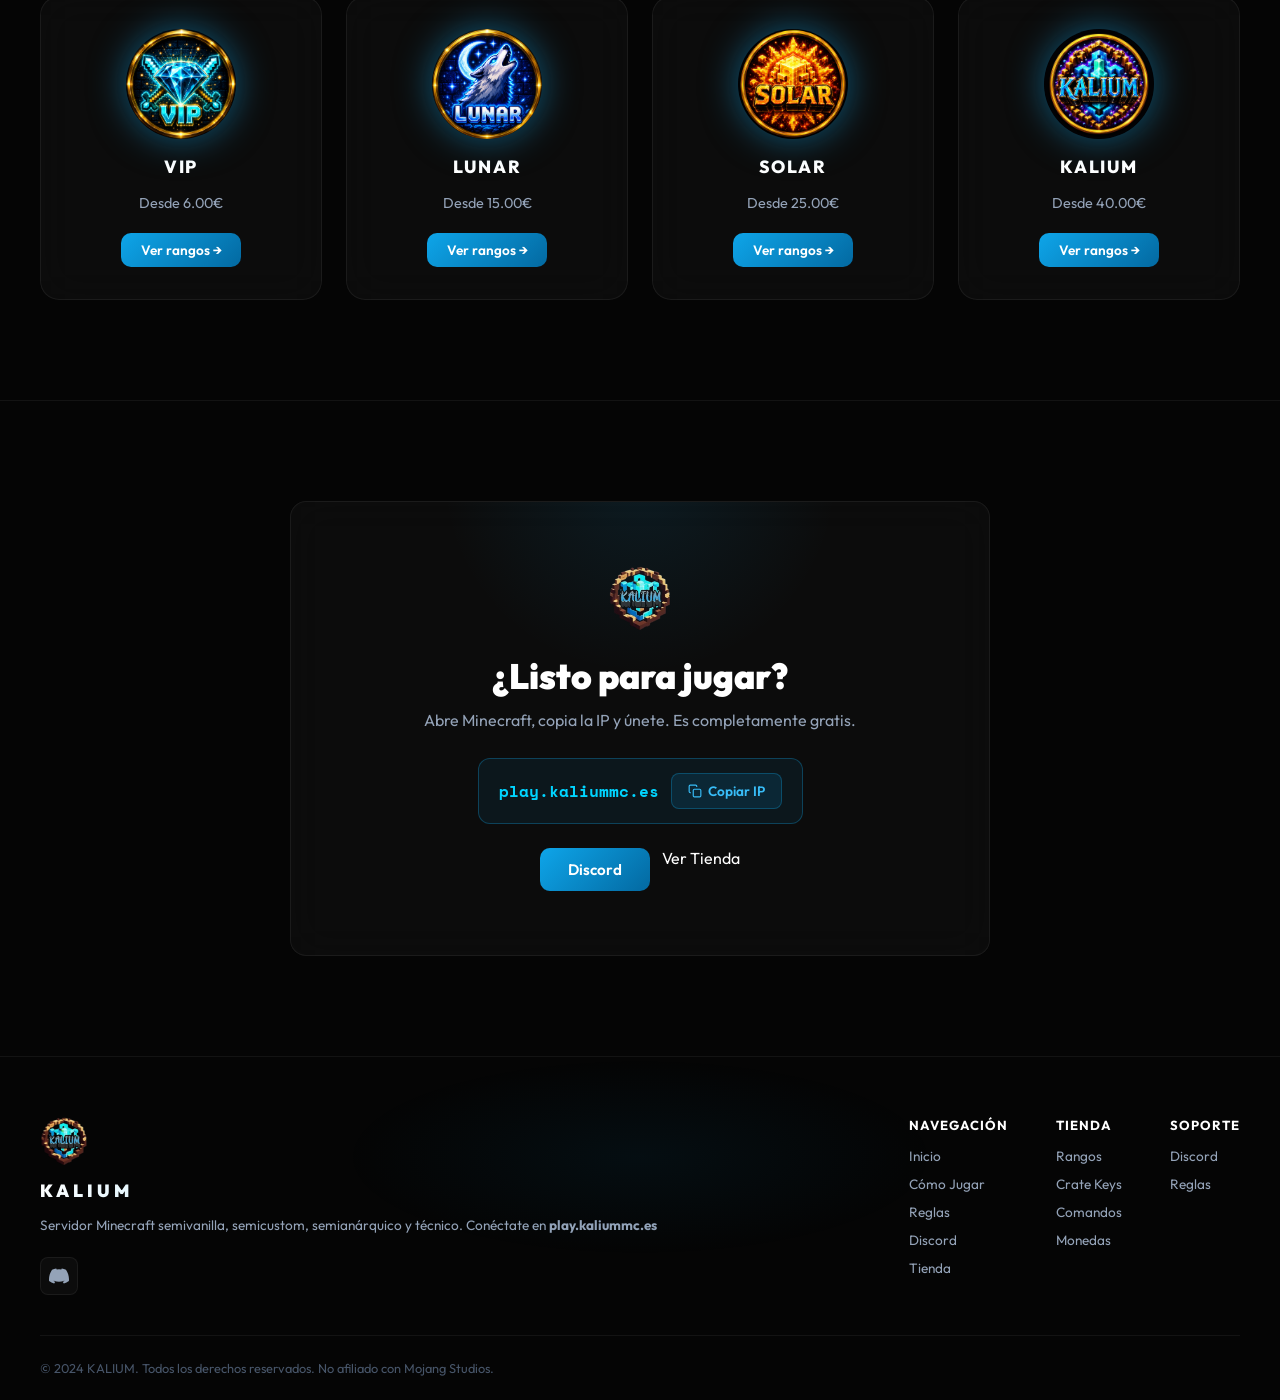
==== commit ccce59f5: "Update index.html" ====
--- a/index.html
+++ b/index.html
@@ -40,8 +40,8 @@
         <li><a href="comojugar.html">Cómo Jugar</a></li>
         <li><a href="reglas.html">Reglas</a></li>
         <li><a href="https://discord.gg/JebTuFsWKD" target="_blank">Discord</a></li>
+        <li><a href="postulaciones.html">Postulaciones</a></li>
         <li><a href="tienda.html" class="nav-store-link">Tienda</a></li>
-        <li><a href="postulaciones.html">Postulaciones</a></li>
       </ul>
       <div class="nav-right">
         <div class="server-status">
